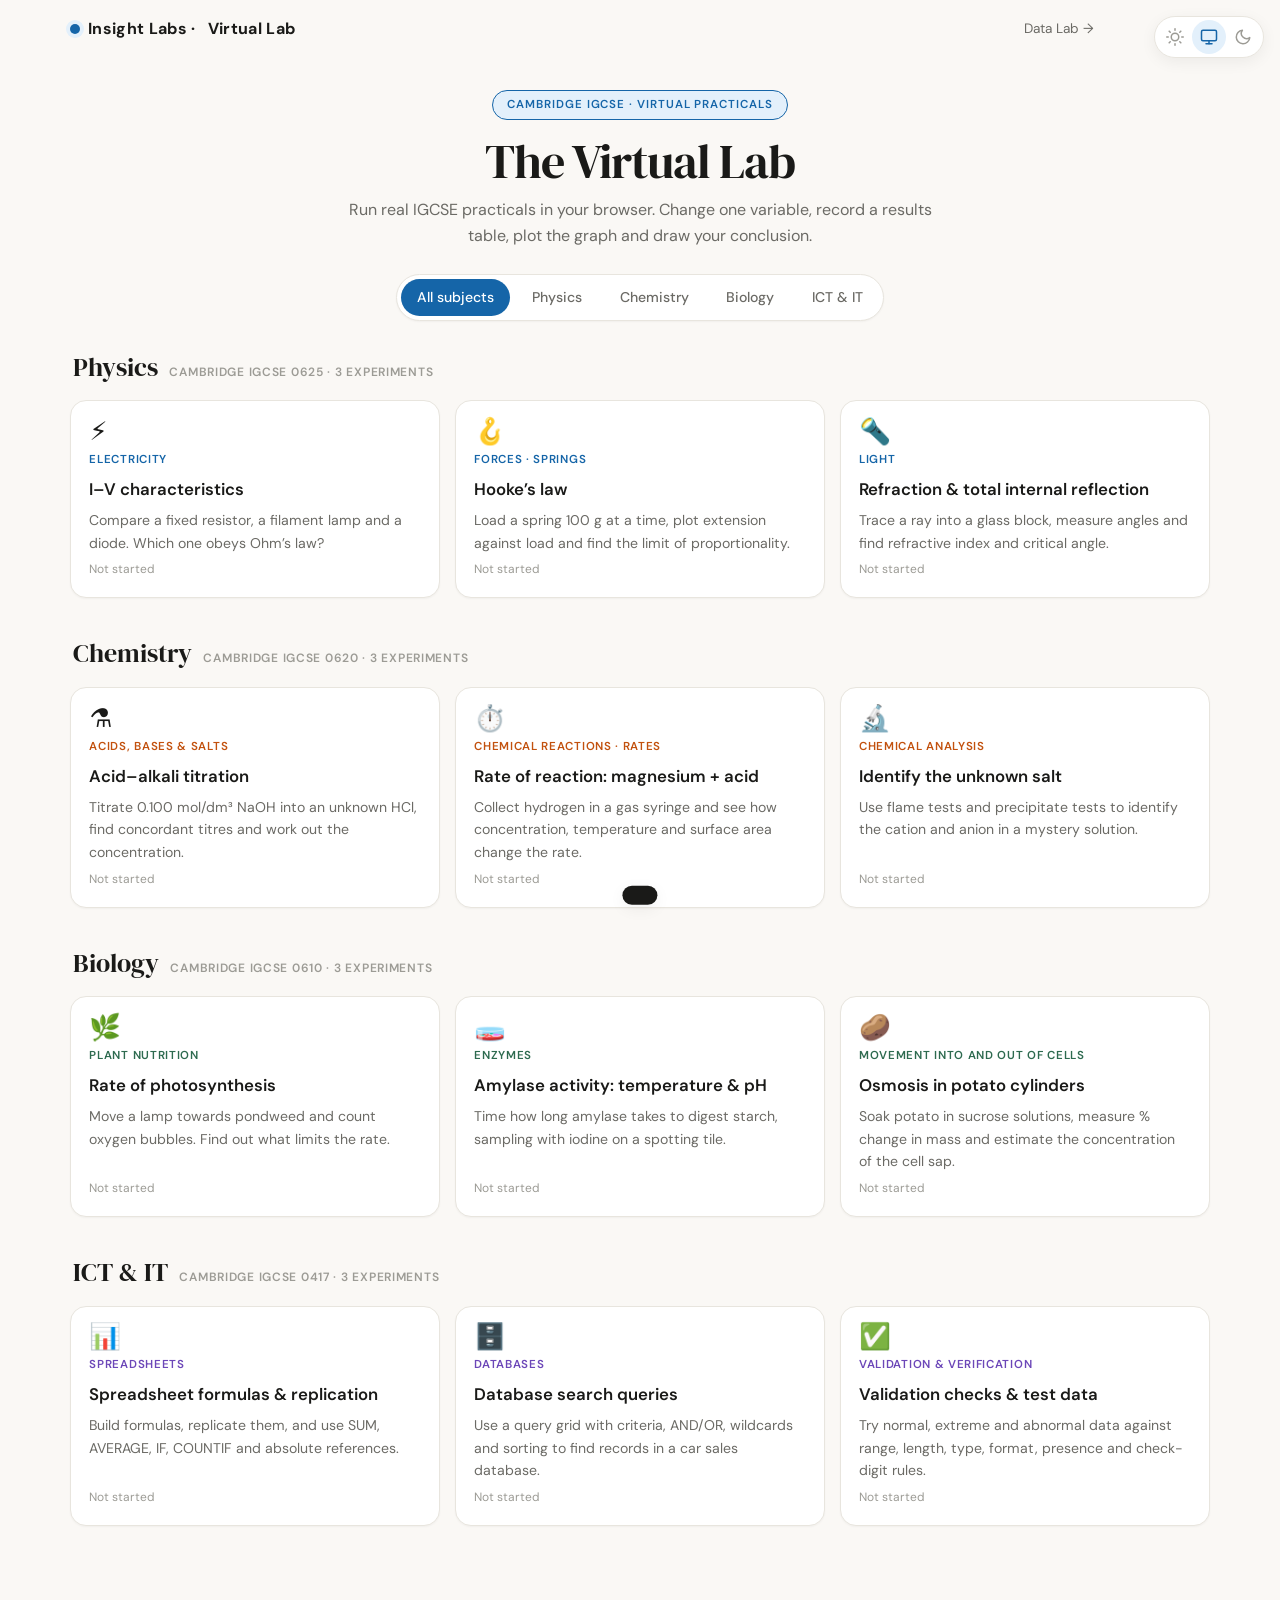
==== virtual-lab/index.html @ 5dd6c9f7 "Add IGCSE Virtual Lab for Physics, Chemistry, Biology and ICT Twelve interactive practicals with res" ====
<!DOCTYPE html>
<html lang="en" data-theme="ocean" data-mode="auto">
<!--
╔══════════════════════════════════════════════════════════╗
║  VIRTUAL LAB · Cambridge IGCSE                           ║
║  ICT (0417) · Chemistry (0620) · Biology (0610) ·        ║
║  Physics (0625)                                          ║
║                                                          ║
║  core.js     router, results tables, graphs, storage     ║
║  sims/*.js   one file per subject; each experiment calls ║
║              Lab.register({...}) — add more the same way ║
╚══════════════════════════════════════════════════════════╝
-->
<head>
<meta charset="UTF-8">
<meta name="viewport" content="width=device-width, initial-scale=1.0">
<title>Virtual Lab — IGCSE Sciences &amp; ICT</title>
<meta name="description" content="Interactive IGCSE practicals for Physics, Chemistry, Biology and ICT: run experiments, record results, plot graphs and check your understanding.">
<link rel="icon" href="data:image/svg+xml,<svg xmlns='http://www.w3.org/2000/svg' viewBox='0 0 100 100'><text y='.9em' font-size='90'>🧪</text></svg>">
<link rel="preconnect" href="https://fonts.googleapis.com">
<link rel="preconnect" href="https://fonts.gstatic.com" crossorigin>
<link href="https://fonts.googleapis.com/css2?family=DM+Sans:ital,wght@0,400;0,500;0,600;0,700&family=DM+Serif+Display&display=swap" rel="stylesheet">
<script>
(function(){
  try{
    var m = localStorage.getItem('datalab-mode');
    if (m === 'light' || m === 'dark') document.documentElement.setAttribute('data-mode', m);
  }catch(e){}
})();
</script>
<link rel="stylesheet" href="lab.css">
</head>
<body>

<nav class="mode-toggle" role="group" aria-label="Appearance">
<button onclick="Lab.setMode('light')" id="btn-light" title="Light mode" aria-label="Light mode">
<svg viewBox="0 0 24 24" fill="none" stroke="currentColor" stroke-width="2" stroke-linecap="round" stroke-linejoin="round"><circle cx="12" cy="12" r="5"/><line x1="12" y1="1" x2="12" y2="3"/><line x1="12" y1="21" x2="12" y2="23"/><line x1="4.22" y1="4.22" x2="5.64" y2="5.64"/><line x1="18.36" y1="18.36" x2="19.78" y2="19.78"/><line x1="1" y1="12" x2="3" y2="12"/><line x1="21" y1="12" x2="23" y2="12"/><line x1="4.22" y1="19.78" x2="5.64" y2="18.36"/><line x1="18.36" y1="5.64" x2="19.78" y2="4.22"/></svg>
</button>
<button onclick="Lab.setMode('auto')" id="btn-auto" title="System default" aria-label="System default">
<svg viewBox="0 0 24 24" fill="none" stroke="currentColor" stroke-width="2" stroke-linecap="round" stroke-linejoin="round"><rect x="2" y="3" width="20" height="14" rx="2" ry="2"/><line x1="8" y1="21" x2="16" y2="21"/><line x1="12" y1="17" x2="12" y2="21"/></svg>
</button>
<button onclick="Lab.setMode('dark')" id="btn-dark" title="Dark mode" aria-label="Dark mode">
<svg viewBox="0 0 24 24" fill="none" stroke="currentColor" stroke-width="2" stroke-linecap="round" stroke-linejoin="round"><path d="M21 12.79A9 9 0 1111.21 3 7 7 0 0021 12.79z"/></svg>
</button>
</nav>

<header class="topbar">
  <a class="brand" href="#/"><span class="dot"></span><span class="full">Insight Labs ·&nbsp;</span>Virtual Lab</a>
  <a class="back" href="../index.html">Data Lab →</a>
</header>

<main class="wrap" id="app" role="main"></main>
<div class="toast" id="toast" role="status" aria-live="polite"></div>

<script src="core.js"></script>
<script src="sims/physics.js"></script>
<script src="sims/chemistry.js"></script>
<script src="sims/biology.js"></script>
<script src="sims/ict.js"></script>
<script>Lab.start();</script>
</body>
</html>
---- virtual-lab/lab.css ----
*, *::before, *::after { margin:0; padding:0; box-sizing:border-box; }

/* ═══════ THEME PALETTES (shared with the 9626/0417 study sites) ═══════ */
[data-theme="forest"]{--accent:#2D6A4F;--accent-lt:#E9F5EF;--accent-hv:#1E4D38;--sec:#1D5B9E;--sec-lt:#EAF1F9;--tri:#92650A;--tri-lt:#FEF5E0;--hi:#B04A2E;--hi-lt:#FDF0EC;--accent-dk:#52B788;--accent-lt-dk:#1A2E24;--accent-hv-dk:#74D4A4;--sec-dk:#6AACF0;--sec-lt-dk:#1A2533;--tri-dk:#E8B44A;--tri-lt-dk:#2A2210;--hi-dk:#E8845A;--hi-lt-dk:#2A1A14;}
[data-theme="ocean"]{--accent:#1565A8;--accent-lt:#E3F0FB;--accent-hv:#0D4A7A;--sec:#0E7C6B;--sec-lt:#E0F5F0;--tri:#7C5C1E;--tri-lt:#FDF3DA;--hi:#9E3A5C;--hi-lt:#FBEDF2;--accent-dk:#5CADE8;--accent-lt-dk:#132A3D;--accent-hv-dk:#8CC8F2;--sec-dk:#4ECAB5;--sec-lt-dk:#0F2925;--tri-dk:#E0B44C;--tri-lt-dk:#2A2210;--hi-dk:#E07898;--hi-lt-dk:#2E1520;}
[data-theme="sunset"]{--accent:#C2510E;--accent-lt:#FEF0E5;--accent-hv:#923C09;--sec:#8B6914;--sec-lt:#FDF6E3;--tri:#2D6A4F;--tri-lt:#E9F5EF;--hi:#A03060;--hi-lt:#FCEDF3;--accent-dk:#F09050;--accent-lt-dk:#2E1A0C;--accent-hv-dk:#F4AD78;--sec-dk:#E4C24A;--sec-lt-dk:#2A2210;--tri-dk:#52B788;--tri-lt-dk:#1A2E24;--hi-dk:#E87098;--hi-lt-dk:#2E1520;}
[data-theme="lavender"]{--accent:#6C47B8;--accent-lt:#F0ECFA;--accent-hv:#4E3290;--sec:#B8478B;--sec-lt:#FAEDF5;--tri:#3A7CA5;--tri-lt:#E6F1FA;--hi:#C27020;--hi-lt:#FDF2E4;--accent-dk:#A68AE0;--accent-lt-dk:#201838;--accent-hv-dk:#C4B0F0;--sec-dk:#E07AB5;--sec-lt-dk:#2E152A;--tri-dk:#68B8E0;--tri-lt-dk:#142430;--hi-dk:#E8A050;--hi-lt-dk:#2A1E0E;}
[data-theme="slate"]{--accent:#4A5568;--accent-lt:#EDF0F4;--accent-hv:#2D3748;--sec:#2B6CB0;--sec-lt:#EBF4FF;--tri:#7B6B3A;--tri-lt:#F9F5EA;--hi:#9B4040;--hi-lt:#FAECEC;--accent-dk:#A0AEC0;--accent-lt-dk:#1A1E28;--accent-hv-dk:#CBD5E0;--sec-dk:#63B3ED;--sec-lt-dk:#152033;--tri-dk:#D4B86A;--tri-lt-dk:#282010;--hi-dk:#F08080;--hi-lt-dk:#2A1414;}
[data-theme="rose"]{--accent:#B8365A;--accent-lt:#FCEDF1;--accent-hv:#8C2844;--sec:#7C4DAA;--sec-lt:#F2ECF9;--tri:#2D7E6F;--tri-lt:#E5F5F0;--hi:#B07820;--hi-lt:#FDF4E5;--accent-dk:#F07898;--accent-lt-dk:#2E1520;--accent-hv-dk:#F4A0B8;--sec-dk:#B890E0;--sec-lt-dk:#201838;--tri-dk:#4ECAB5;--tri-lt-dk:#0F2925;--hi-dk:#E8B44A;--hi-lt-dk:#2A2210;}

/* ═══════ LIGHT MODE BASE ═══════ */
:root{
--bg:#FAF8F5;--bg-card:#FFFFFF;--bg-hov:#F3F0EB;
--txt:#1A1A18;--txt2:#6B6A65;--txt3:#9C9B95;
--brd:#E8E5DE;
--sh-sm:0 1px 2px rgba(0,0,0,.04);--sh-md:0 4px 16px rgba(0,0,0,.06);
--r:12px;--rl:16px;
/* code surfaces stay dark in both modes, like a real editor */
--code-bg:#0F1620;--code-brd:#1E2A38;--code-txt:#C9D6E2;
}
/* ═══════ DARK MODE ═══════ */
[data-mode="dark"]{
--bg:#141413;--bg-card:#1E1E1C;--bg-hov:#2A2A27;--txt:#EDECEA;--txt2:#A3A29C;--txt3:#6B6A65;--brd:#2E2E2B;
--sh-sm:0 1px 2px rgba(0,0,0,.2);--sh-md:0 4px 16px rgba(0,0,0,.3);
--accent:var(--accent-dk);--accent-lt:var(--accent-lt-dk);--accent-hv:var(--accent-hv-dk);
--sec:var(--sec-dk);--sec-lt:var(--sec-lt-dk);--tri:var(--tri-dk);--tri-lt:var(--tri-lt-dk);--hi:var(--hi-dk);--hi-lt:var(--hi-lt-dk);
--code-bg:#0B0F16;--code-brd:#1A2330;
}
@media (prefers-color-scheme:dark){[data-mode="auto"]{
--bg:#141413;--bg-card:#1E1E1C;--bg-hov:#2A2A27;--txt:#EDECEA;--txt2:#A3A29C;--txt3:#6B6A65;--brd:#2E2E2B;
--sh-sm:0 1px 2px rgba(0,0,0,.2);--sh-md:0 4px 16px rgba(0,0,0,.3);
--accent:var(--accent-dk);--accent-lt:var(--accent-lt-dk);--accent-hv:var(--accent-hv-dk);
--sec:var(--sec-dk);--sec-lt:var(--sec-lt-dk);--tri:var(--tri-dk);--tri-lt:var(--tri-lt-dk);--hi:var(--hi-dk);--hi-lt:var(--hi-lt-dk);
--code-bg:#0B0F16;--code-brd:#1A2330;
}}

/* ═══════ BASE ═══════ */
body{font-family:'DM Sans',system-ui,sans-serif;background:var(--bg);color:var(--txt);line-height:1.6;min-height:100vh;transition:background .3s,color .3s;}

/* ═══════ MODE TOGGLE ═══════ */
.mode-toggle{position:fixed;top:1rem;right:1rem;z-index:100;display:flex;gap:0;background:var(--bg-card);border:1px solid var(--brd);border-radius:100px;padding:3px;box-shadow:var(--sh-md);transition:all .3s;}
.mode-toggle button{all:unset;width:34px;height:34px;border-radius:50%;display:flex;align-items:center;justify-content:center;cursor:pointer;transition:background .2s;color:var(--txt3);}
.mode-toggle button:hover{background:var(--bg-hov);}
.mode-toggle button.active{background:var(--accent-lt);color:var(--accent);}
.mode-toggle button svg{width:18px;height:18px;}


/* ═══════ VIRTUAL LAB ═══════ */
a{color:var(--accent);}
button{font:inherit;}
.wrap{max-width:1180px;margin:0 auto;padding:0 1.25rem 4rem;}
.topbar{display:flex;align-items:center;gap:.75rem;padding:1rem 1.25rem;max-width:1180px;margin:0 auto;padding-right:8.5rem;}
.brand{font-weight:700;letter-spacing:.02em;color:var(--txt);text-decoration:none;display:flex;align-items:center;gap:.5rem;}
.brand .dot{width:10px;height:10px;border-radius:50%;background:var(--accent);box-shadow:0 0 0 4px var(--accent-lt);}
.topbar .back{margin-left:auto;font-size:.85rem;color:var(--txt2);text-decoration:none;}
.topbar .back:hover{color:var(--accent);}

.hero{text-align:center;padding:2rem 1rem 1.6rem;position:relative;}
.hero-badge{display:inline-block;font-size:.72rem;font-weight:600;letter-spacing:.08em;text-transform:uppercase;color:var(--accent);background:var(--accent-lt);border:1px solid var(--accent);border-radius:100px;padding:.3rem .9rem;margin-bottom:.9rem;}
.hero h1{font-family:'DM Serif Display',Georgia,serif;font-weight:400;font-size:clamp(2rem,5vw,3rem);line-height:1.15;letter-spacing:-.02em;margin-bottom:.5rem;}
.hero p{color:var(--txt2);max-width:620px;margin:0 auto;}

.pillbar{display:flex;flex-wrap:wrap;gap:.35rem;background:var(--bg-card);border:1px solid var(--brd);border-radius:100px;padding:4px;box-shadow:var(--sh-sm);width:max-content;max-width:100%;margin:0 auto 1.6rem;}
.pill{all:unset;cursor:pointer;padding:.45rem 1rem;border-radius:100px;font-size:.88rem;font-weight:500;color:var(--txt2);transition:all .2s;}
.pill:hover{background:var(--bg-hov);color:var(--txt);}
.pill.active{background:var(--accent);color:#fff;}
[data-mode="dark"] .pill.active{color:#111;}
@media (prefers-color-scheme:dark){[data-mode="auto"] .pill.active{color:#111;}}
.pill:focus-visible,.btn:focus-visible{outline:2px solid var(--accent);outline-offset:2px;}

.subject{margin-bottom:2.2rem;}
.subject-head{display:flex;align-items:baseline;gap:.7rem;margin:0 0 .8rem .2rem;flex-wrap:wrap;}
.subject-head h2{font-family:'DM Serif Display',Georgia,serif;font-weight:400;font-size:1.6rem;}
.subject-head .code{font-size:.75rem;font-weight:600;color:var(--txt3);letter-spacing:.06em;text-transform:uppercase;}
.cards{display:grid;grid-template-columns:repeat(auto-fit,minmax(250px,1fr));gap:.9rem;}
.card{display:flex;flex-direction:column;gap:.4rem;padding:1.1rem 1.15rem;background:var(--bg-card);border:1px solid var(--brd);border-radius:var(--rl);box-shadow:var(--sh-sm);text-decoration:none;color:var(--txt);transition:transform .15s,box-shadow .2s,border-color .2s;}
.card:hover{transform:translateY(-2px);box-shadow:var(--sh-md);border-color:var(--accent);}
.card .ico{font-size:1.6rem;line-height:1;}
.card h3{font-size:1.05rem;font-weight:600;}
.card .topic{font-size:.72rem;font-weight:600;letter-spacing:.06em;text-transform:uppercase;color:var(--accent);}
.card p{font-size:.88rem;color:var(--txt2);}
.card .done{margin-top:auto;font-size:.75rem;color:var(--txt3);}
.card[data-s="physics"]{--accent:#1565A8;}
.card[data-s="chemistry"]{--accent:#C2510E;}
.card[data-s="biology"]{--accent:#2D6A4F;}
.card[data-s="ict"]{--accent:#6C47B8;}

/* ═══════ EXPERIMENT PAGE ═══════ */
.exp-head{padding:.6rem 0 1.2rem;}
.crumbs{font-size:.8rem;color:var(--txt3);margin-bottom:.4rem;}
.crumbs a{color:var(--txt2);text-decoration:none;}
.crumbs a:hover{color:var(--accent);}
.exp-head h1{font-family:'DM Serif Display',Georgia,serif;font-weight:400;font-size:clamp(1.7rem,4vw,2.4rem);line-height:1.15;}
.exp-head .aim{color:var(--txt2);margin-top:.35rem;max-width:760px;}
.vars{display:grid;grid-template-columns:repeat(auto-fit,minmax(220px,1fr));gap:.6rem;margin-top:1rem;}
.var{background:var(--bg-card);border:1px solid var(--brd);border-radius:var(--r);padding:.65rem .85rem;font-size:.87rem;}
.var b{display:block;font-size:.68rem;letter-spacing:.08em;text-transform:uppercase;color:var(--txt3);margin-bottom:.15rem;}
.var.iv b{color:var(--accent);} .var.dv b{color:var(--sec);} .var.cv b{color:var(--tri);}

.bench{display:grid;grid-template-columns:300px 1fr;gap:1rem;margin-bottom:1rem;}
.panel{background:var(--bg-card);border:1px solid var(--brd);border-radius:var(--rl);box-shadow:var(--sh-sm);overflow:hidden;min-width:0;}
.panel-head{display:flex;align-items:center;gap:.5rem;padding:.65rem 1rem;border-bottom:1px solid var(--brd);font-size:.75rem;font-weight:600;letter-spacing:.08em;text-transform:uppercase;color:var(--txt2);}
.panel-head .sp{margin-left:auto;display:flex;gap:.4rem;align-items:center;text-transform:none;letter-spacing:0;font-weight:500;}
.panel-body{padding:1rem;}
.stage{position:relative;min-height:340px;display:flex;align-items:center;justify-content:center;background:var(--bg);}
.stage svg{width:100%;height:auto;display:block;max-height:520px;}
.readout{display:flex;flex-wrap:wrap;gap:.5rem;padding:.75rem 1rem;border-top:1px solid var(--brd);font-size:.85rem;}
.readout:empty{display:none;}
.meter{background:var(--bg);border:1px solid var(--brd);border-radius:8px;padding:.3rem .65rem;font-variant-numeric:tabular-nums;}
.meter b{color:var(--txt3);font-weight:500;font-size:.75rem;margin-right:.3rem;}
.meter.warn{border-color:var(--hi);color:var(--hi);}
.meter.good{border-color:var(--sec);color:var(--sec);}

.ctl{margin-bottom:1rem;}
.ctl:last-child{margin-bottom:0;}
.ctl label,.ctl .lbl{display:flex;justify-content:space-between;font-size:.82rem;font-weight:600;margin-bottom:.35rem;color:var(--txt);}
.ctl label output,.ctl .lbl output{font-weight:500;color:var(--accent);font-variant-numeric:tabular-nums;}
.ctl input[type=range]{width:100%;accent-color:var(--accent);}
.ctl select,.ctl input[type=text],.ctl input[type=number],.inp{width:100%;font:inherit;font-size:.88rem;padding:.45rem .6rem;border-radius:8px;border:1px solid var(--brd);background:var(--bg);color:var(--txt);}
.ctl .hint{font-size:.76rem;color:var(--txt3);margin-top:.3rem;}
.seg{display:flex;flex-wrap:wrap;gap:.3rem;}
.seg button{all:unset;cursor:pointer;flex:1 1 auto;text-align:center;font-size:.8rem;padding:.4rem .5rem;border-radius:8px;border:1px solid var(--brd);color:var(--txt2);}
.seg button.on{border-color:var(--accent);background:var(--accent-lt);color:var(--accent);font-weight:600;}
.btns{display:flex;flex-wrap:wrap;gap:.4rem;}
.btn{all:unset;cursor:pointer;display:inline-flex;align-items:center;gap:.35rem;font-size:.84rem;font-weight:600;padding:.5rem .9rem;border-radius:100px;border:1px solid var(--brd);color:var(--txt);background:var(--bg-card);transition:all .15s;}
.btn:hover{border-color:var(--accent);color:var(--accent);}
.btn.primary{background:var(--accent);border-color:var(--accent);color:#fff;}
.btn.primary:hover{background:var(--accent-hv);color:#fff;}
[data-mode="dark"] .btn.primary{color:#111;}
@media (prefers-color-scheme:dark){[data-mode="auto"] .btn.primary{color:#111;}}
.btn.small{font-size:.76rem;padding:.3rem .65rem;}
.btn[disabled]{opacity:.45;pointer-events:none;}
.btn.block{display:flex;justify-content:center;width:100%;}

.results{display:grid;grid-template-columns:minmax(0,1fr) minmax(0,1.25fr);gap:1rem;margin-bottom:1rem;}
.results.solo{grid-template-columns:1fr;}
.tbl-wrap{overflow:auto;max-height:360px;}
table.rt{width:100%;border-collapse:collapse;font-size:.85rem;font-variant-numeric:tabular-nums;}
table.rt th{position:sticky;top:0;background:var(--bg-card);text-align:left;font-weight:600;font-size:.75rem;color:var(--txt2);padding:.5rem .7rem;border-bottom:1px solid var(--brd);}
table.rt td{padding:.42rem .7rem;vertical-align:top;border-bottom:1px solid var(--brd);}
table.rt tr:last-child td{border-bottom:none;}
table.rt td.x{width:1%;text-align:right;}
table.rt td.x button{all:unset;cursor:pointer;color:var(--txt3);padding:0 .3rem;}
table.rt td.x button:hover{color:var(--hi);}
.empty{padding:1.5rem 1rem;text-align:center;color:var(--txt3);font-size:.86rem;}
.swatch{display:inline-block;flex:none;width:.7rem;height:.7rem;border-radius:3px;margin-right:.35rem;vertical-align:-1px;}
.graph-canvas{width:100%;height:330px;display:block;}
.graph-tools{display:flex;flex-wrap:wrap;gap:.4rem;align-items:center;}
.graph-tools select{font:inherit;font-size:.78rem;padding:.2rem .4rem;border-radius:6px;border:1px solid var(--brd);background:var(--bg);color:var(--txt);}
.fit-info{padding:.5rem 1rem .8rem;font-size:.8rem;color:var(--txt2);}
.fit-info div{margin-top:.15rem;}

.qs{margin-bottom:1rem;}
.q{border-bottom:1px solid var(--brd);padding:.8rem 1rem;}
.q:last-child{border-bottom:none;}
.q p{font-size:.92rem;}
.q details{margin-top:.4rem;font-size:.86rem;color:var(--txt2);}
.q summary{cursor:pointer;color:var(--accent);font-weight:600;font-size:.8rem;}
.q details[open] summary{margin-bottom:.3rem;}

.note{font-size:.84rem;padding:.6rem .8rem;border-radius:10px;background:var(--accent-lt);color:var(--txt);border:1px solid var(--brd);}
.note.ok{background:var(--sec-lt);border-color:var(--sec);}
.note.bad{background:var(--hi-lt);border-color:var(--hi);}
.toast{position:fixed;left:50%;bottom:1.5rem;transform:translateX(-50%) translateY(150%);background:var(--txt);color:var(--bg);padding:.6rem 1.1rem;border-radius:100px;font-size:.86rem;box-shadow:var(--sh-md);transition:transform .25s;z-index:200;max-width:calc(100vw - 2rem);}
.toast.show{transform:translateX(-50%) translateY(0);}

/* stage helpers shared by experiments */
.stage .ink{fill:none;stroke:var(--txt);stroke-width:2;}
.stage .ink2{fill:none;stroke:var(--txt2);stroke-width:1.5;}
.stage .lbl{fill:var(--txt2);font-size:12px;font-family:'DM Sans',sans-serif;}
.stage .lblb{fill:var(--txt);font-size:13px;font-weight:600;font-family:'DM Sans',sans-serif;}
.stage .glass{fill:var(--bg-card);fill-opacity:.55;stroke:var(--txt2);stroke-width:1.6;}

/* spreadsheet / database (ICT) */
.sheet{border-collapse:collapse;font-size:.84rem;font-variant-numeric:tabular-nums;width:100%;}
.sheet th{background:var(--bg-hov);color:var(--txt2);font-weight:600;font-size:.74rem;padding:.3rem .4rem;border:1px solid var(--brd);text-align:center;}
.sheet td{border:1px solid var(--brd);padding:0;min-width:80px;height:28px;background:var(--bg-card);}
.sheet td div{padding:.25rem .45rem;white-space:nowrap;overflow:hidden;text-overflow:ellipsis;max-width:160px;cursor:cell;}
.sheet td.num div{text-align:right;}
.sheet td.sel{outline:2px solid var(--accent);outline-offset:-2px;}
.sheet td.err div{color:var(--hi);}
.fbar{display:flex;gap:.4rem;align-items:center;margin-bottom:.6rem;}
.fbar .ref{min-width:3.2rem;text-align:center;font-weight:600;font-size:.85rem;padding:.42rem .5rem;border:1px solid var(--brd);border-radius:8px;background:var(--bg);}
.fbar input{flex:1;font-family:ui-monospace,Menlo,Consolas,monospace;}
.task-list{list-style:none;font-size:.86rem;}
.task-list li{display:flex;gap:.55rem;padding:.5rem 0;border-bottom:1px solid var(--brd);}
.task-list li:last-child{border-bottom:none;}
.task-list .tick{flex:none;width:1.25rem;height:1.25rem;border-radius:50%;border:1.5px solid var(--brd);display:flex;align-items:center;justify-content:center;font-size:.72rem;}
.task-list li.done .tick{background:var(--sec);border-color:var(--sec);color:#fff;}
.task-list li.done span.t{color:var(--txt2);}
.qgrid{border-collapse:collapse;font-size:.8rem;width:100%;}
.qgrid th{text-align:left;color:var(--txt3);font-weight:600;font-size:.7rem;text-transform:uppercase;letter-spacing:.06em;padding:.3rem .4rem;white-space:nowrap;}
.qgrid td{padding:.2rem .25rem;border-top:1px solid var(--brd);}
.qgrid td:first-child{font-weight:600;white-space:nowrap;padding-right:.6rem;}
.qgrid input[type=text],.qgrid select{width:100%;min-width:72px;font:inherit;font-size:.8rem;padding:.3rem .4rem;border-radius:6px;border:1px solid var(--brd);background:var(--bg);color:var(--txt);}
.mono{font-family:ui-monospace,Menlo,Consolas,monospace;}

@media (max-width:860px){
  .bench,.results{grid-template-columns:1fr;}
  .topbar{padding-right:8rem;}
}
@media (max-width:520px){
  .wrap{padding:0 1rem 3rem;}
  .topbar{padding:1rem;padding-right:7.5rem;}
  .stage{min-height:260px;}
  .brand .full{display:none;}
  .panel-head{flex-wrap:wrap;}
  .graph-canvas{height:260px;}
}
.bench.wide{grid-template-columns:minmax(0,1fr) 320px;}
.bench.wide>.panel:first-child{order:2;}
.stage.plain{display:block;padding:1rem;background:var(--bg-card);overflow:auto;min-height:0;}
.graph-tools label{font-size:.72rem;color:var(--txt3);display:flex;align-items:center;gap:.25rem;}
@media (max-width:860px){ .bench.wide{grid-template-columns:1fr;} .bench.wide>.panel:first-child{order:0;} }
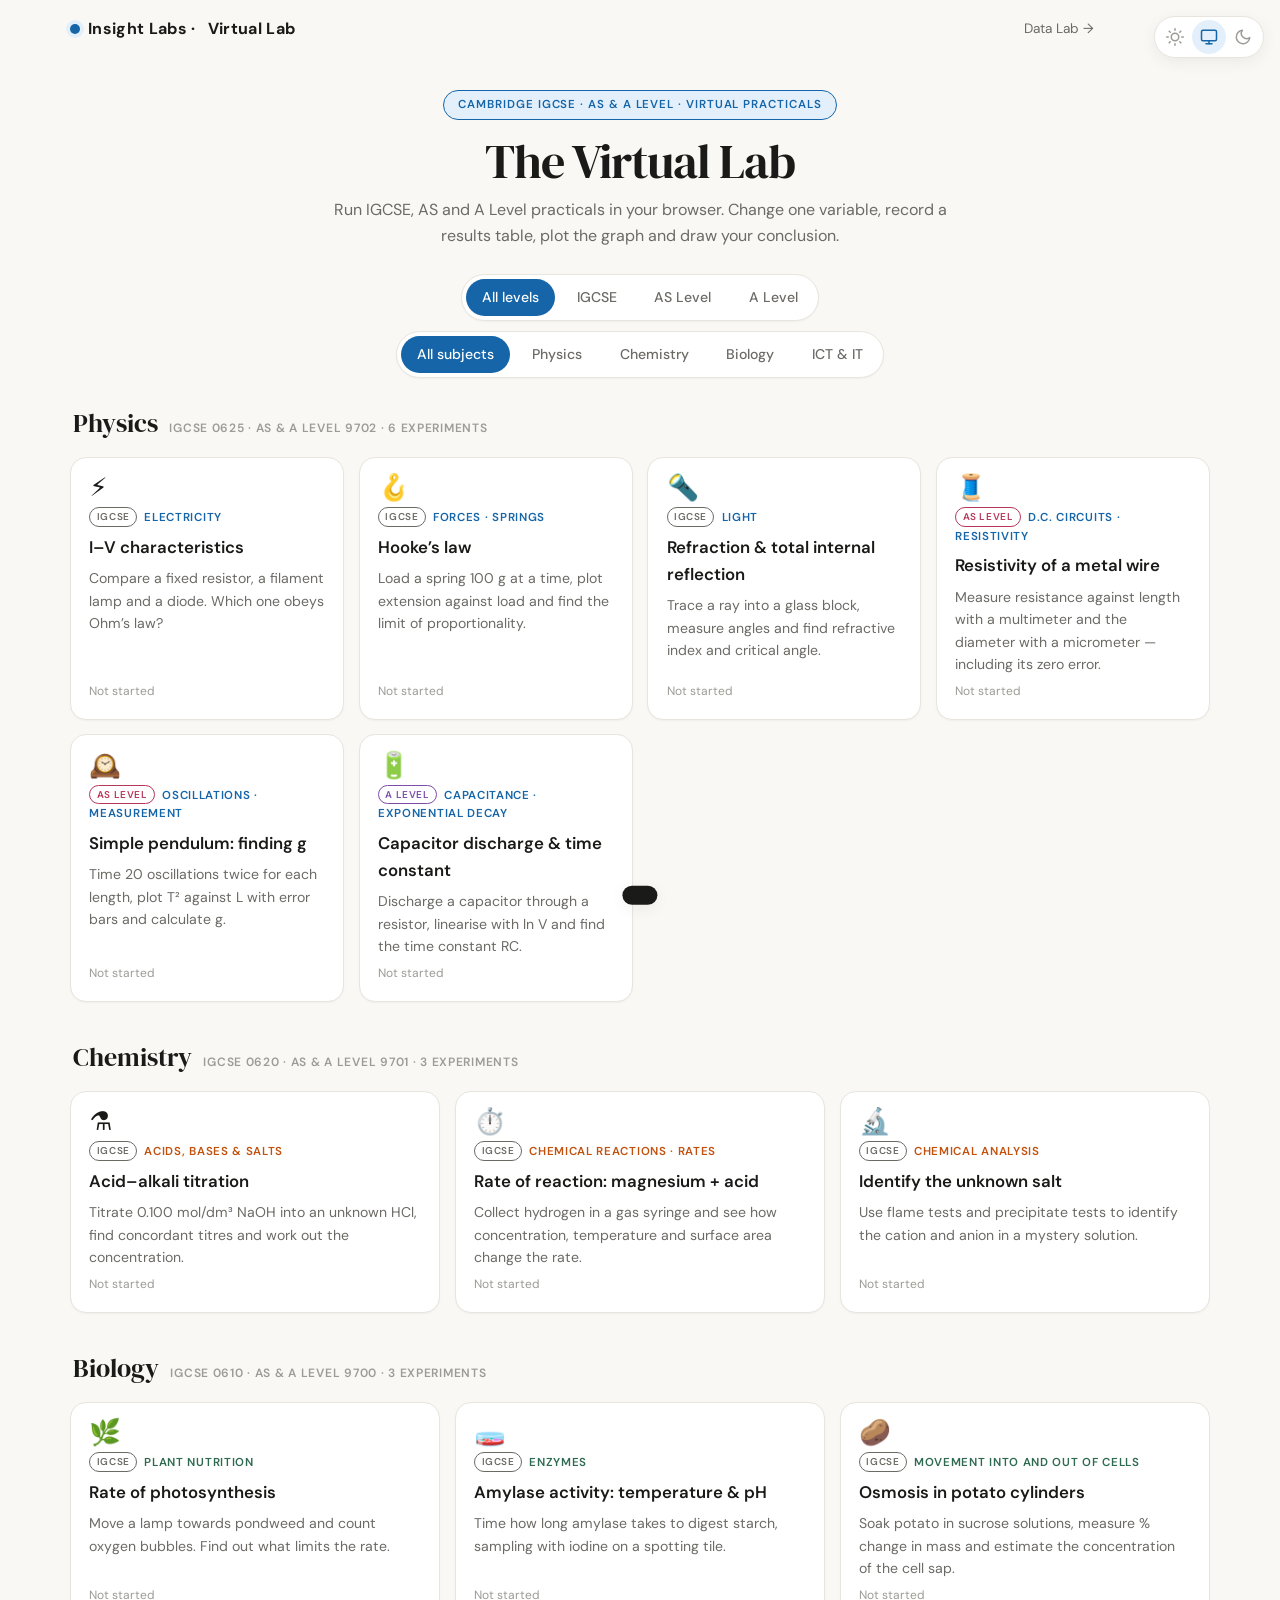
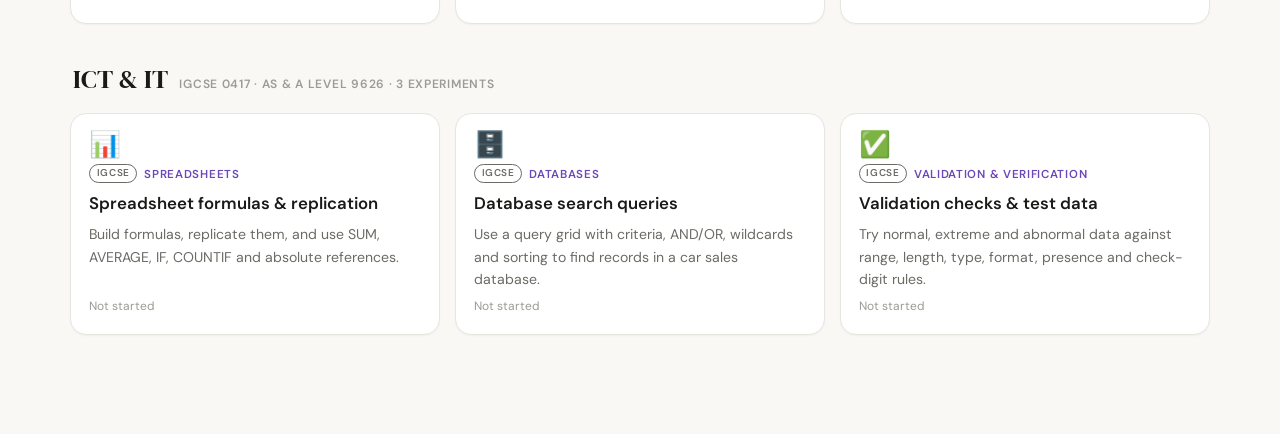
==== commit 51b884ea: "Add AS & A Level support and three advanced Physics practicals - Level filter (IGCSE / AS Level / A " ====
--- a/virtual-lab/index.html
+++ b/virtual-lab/index.html
@@ -2,7 +2,7 @@
 <html lang="en" data-theme="ocean" data-mode="auto">
 <!--
 ╔══════════════════════════════════════════════════════════╗
-║  VIRTUAL LAB · Cambridge IGCSE                           ║
+║  VIRTUAL LAB · Cambridge IGCSE, AS & A Level             ║
 ║  ICT (0417) · Chemistry (0620) · Biology (0610) ·        ║
 ║  Physics (0625)                                          ║
 ║                                                          ║
@@ -14,7 +14,7 @@
 <head>
 <meta charset="UTF-8">
 <meta name="viewport" content="width=device-width, initial-scale=1.0">
-<title>Virtual Lab — IGCSE Sciences &amp; ICT</title>
+<title>Virtual Lab — IGCSE, AS &amp; A Level</title>
 <meta name="description" content="Interactive IGCSE practicals for Physics, Chemistry, Biology and ICT: run experiments, record results, plot graphs and check your understanding.">
 <link rel="icon" href="data:image/svg+xml,<svg xmlns='http://www.w3.org/2000/svg' viewBox='0 0 100 100'><text y='.9em' font-size='90'>🧪</text></svg>">
 <link rel="preconnect" href="https://fonts.googleapis.com">
@@ -54,6 +54,7 @@
 
 <script src="core.js"></script>
 <script src="sims/physics.js"></script>
+<script src="sims/physics-advanced.js"></script>
 <script src="sims/chemistry.js"></script>
 <script src="sims/biology.js"></script>
 <script src="sims/ict.js"></script>
--- a/virtual-lab/lab.css
+++ b/virtual-lab/lab.css
@@ -212,3 +212,7 @@
 .stage.plain{display:block;padding:1rem;background:var(--bg-card);overflow:auto;min-height:0;}
 .graph-tools label{font-size:.72rem;color:var(--txt3);display:flex;align-items:center;gap:.25rem;}
 @media (max-width:860px){ .bench.wide{grid-template-columns:1fr;} .bench.wide>.panel:first-child{order:0;} }
+.lvl{display:inline-block;font-size:.62rem;letter-spacing:.06em;padding:.05rem .4rem;border-radius:100px;margin-right:.45rem;border:1px solid currentColor;vertical-align:1px;}
+.lvl-igcse{color:var(--txt2);} .lvl-as{color:#B8365A;} .lvl-a{color:#7C4DAA;}
+[data-mode="dark"] .lvl-as{color:#F07898;} [data-mode="dark"] .lvl-a{color:#B890E0;}
+@media (prefers-color-scheme:dark){[data-mode="auto"] .lvl-as{color:#F07898;}[data-mode="auto"] .lvl-a{color:#B890E0;}}
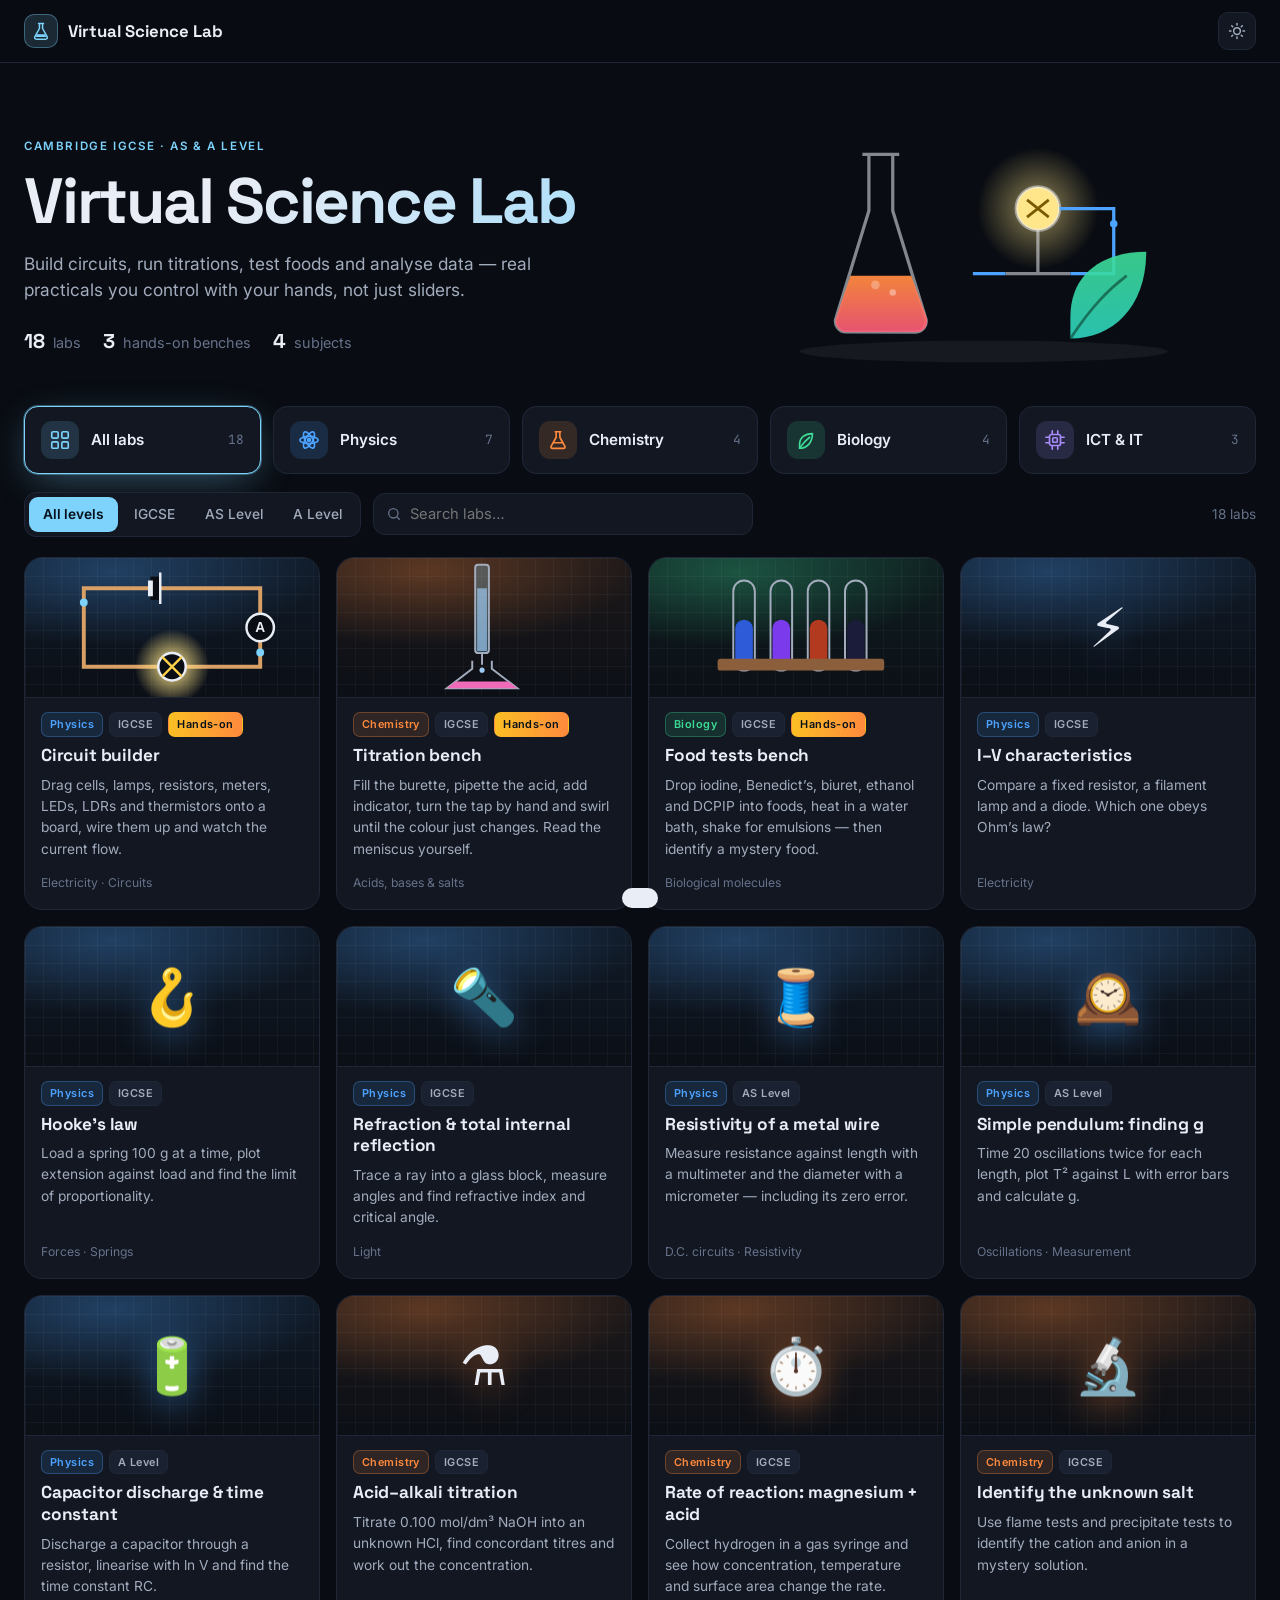
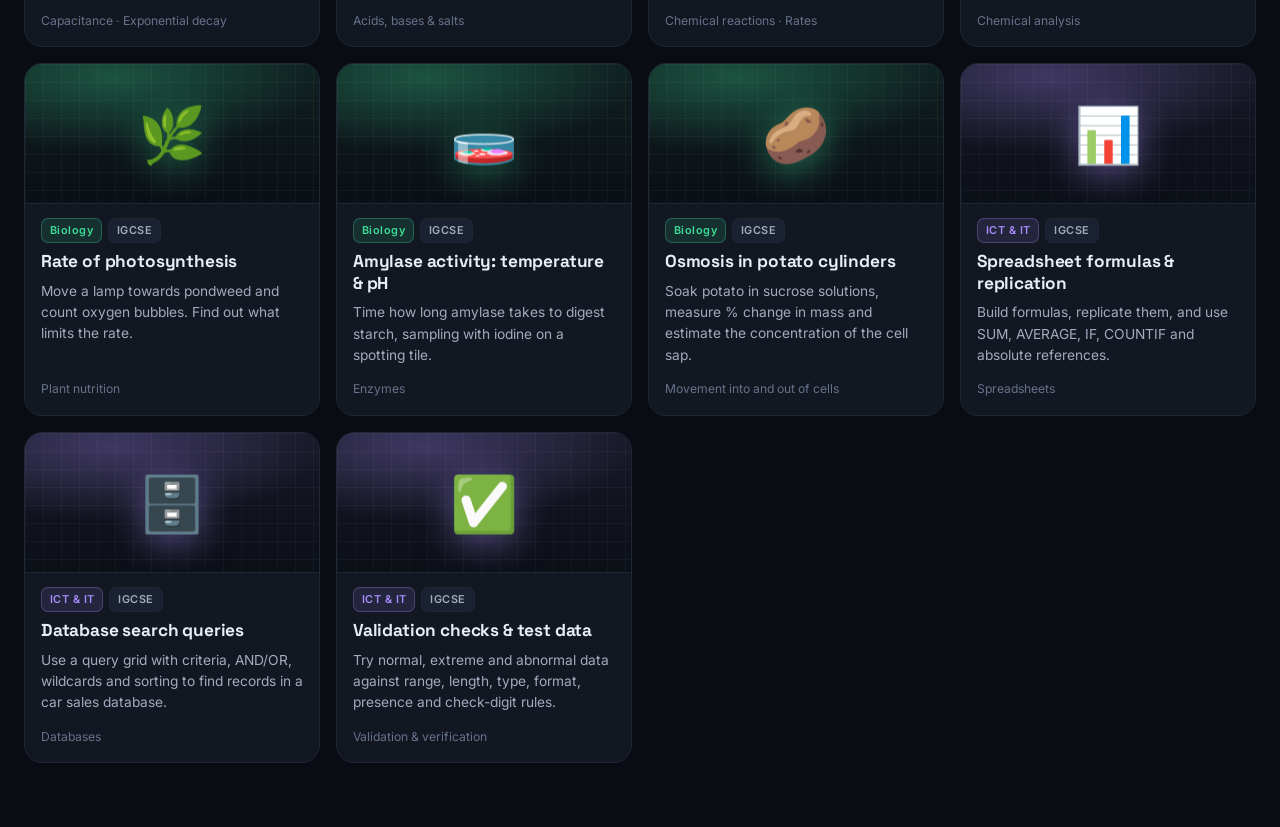
==== commit 4d5aa2ad: "Redesign the Virtual Lab and add hands-on benches - New look: dark-first design with its own type an" ====
--- a/virtual-lab/index.html
+++ b/virtual-lab/index.html
@@ -1,58 +1,46 @@
 <!DOCTYPE html>
-<html lang="en" data-theme="ocean" data-mode="auto">
+<html lang="en" data-mode="dark" data-subject="all">
 <!--
-╔══════════════════════════════════════════════════════════╗
-║  VIRTUAL LAB · Cambridge IGCSE, AS & A Level             ║
-║  ICT (0417) · Chemistry (0620) · Biology (0610) ·        ║
-║  Physics (0625)                                          ║
-║                                                          ║
-║  core.js     router, results tables, graphs, storage     ║
-║  sims/*.js   one file per subject; each experiment calls ║
-║              Lab.register({...}) — add more the same way ║
-╚══════════════════════════════════════════════════════════╝
+  VIRTUAL SCIENCE LAB · Cambridge IGCSE, AS & A Level
+  core.js     router, hub, notebook (results table + graph), helpers
+  sims/*.js   experiments; each one calls Lab.register({...})
 -->
 <head>
 <meta charset="UTF-8">
 <meta name="viewport" content="width=device-width, initial-scale=1.0">
-<title>Virtual Lab — IGCSE, AS &amp; A Level</title>
-<meta name="description" content="Interactive IGCSE practicals for Physics, Chemistry, Biology and ICT: run experiments, record results, plot graphs and check your understanding.">
+<title>Virtual Science Lab — IGCSE, AS &amp; A Level</title>
+<meta name="description" content="Hands-on virtual practicals for Cambridge IGCSE, AS and A Level Physics, Chemistry, Biology and ICT: build circuits, run titrations, test foods, record results and plot graphs.">
 <link rel="icon" href="data:image/svg+xml,<svg xmlns='http://www.w3.org/2000/svg' viewBox='0 0 100 100'><text y='.9em' font-size='90'>🧪</text></svg>">
 <link rel="preconnect" href="https://fonts.googleapis.com">
 <link rel="preconnect" href="https://fonts.gstatic.com" crossorigin>
-<link href="https://fonts.googleapis.com/css2?family=DM+Sans:ital,wght@0,400;0,500;0,600;0,700&family=DM+Serif+Display&display=swap" rel="stylesheet">
+<link href="https://fonts.googleapis.com/css2?family=Inter:wght@400;500;600;700&family=Space+Grotesk:wght@500;600;700&family=JetBrains+Mono:wght@500;600&display=swap" rel="stylesheet">
 <script>
 (function(){
-  try{
-    var m = localStorage.getItem('datalab-mode');
-    if (m === 'light' || m === 'dark') document.documentElement.setAttribute('data-mode', m);
-  }catch(e){}
+  try{ var m = localStorage.getItem('vlab-mode'); if (m === 'light' || m === 'dark') document.documentElement.setAttribute('data-mode', m); }catch(e){}
 })();
 </script>
 <link rel="stylesheet" href="lab.css">
 </head>
-<body>
+<body class="on-hub">
 
-<nav class="mode-toggle" role="group" aria-label="Appearance">
-<button onclick="Lab.setMode('light')" id="btn-light" title="Light mode" aria-label="Light mode">
-<svg viewBox="0 0 24 24" fill="none" stroke="currentColor" stroke-width="2" stroke-linecap="round" stroke-linejoin="round"><circle cx="12" cy="12" r="5"/><line x1="12" y1="1" x2="12" y2="3"/><line x1="12" y1="21" x2="12" y2="23"/><line x1="4.22" y1="4.22" x2="5.64" y2="5.64"/><line x1="18.36" y1="18.36" x2="19.78" y2="19.78"/><line x1="1" y1="12" x2="3" y2="12"/><line x1="21" y1="12" x2="23" y2="12"/><line x1="4.22" y1="19.78" x2="5.64" y2="18.36"/><line x1="18.36" y1="5.64" x2="19.78" y2="4.22"/></svg>
-</button>
-<button onclick="Lab.setMode('auto')" id="btn-auto" title="System default" aria-label="System default">
-<svg viewBox="0 0 24 24" fill="none" stroke="currentColor" stroke-width="2" stroke-linecap="round" stroke-linejoin="round"><rect x="2" y="3" width="20" height="14" rx="2" ry="2"/><line x1="8" y1="21" x2="16" y2="21"/><line x1="12" y1="17" x2="12" y2="21"/></svg>
-</button>
-<button onclick="Lab.setMode('dark')" id="btn-dark" title="Dark mode" aria-label="Dark mode">
-<svg viewBox="0 0 24 24" fill="none" stroke="currentColor" stroke-width="2" stroke-linecap="round" stroke-linejoin="round"><path d="M21 12.79A9 9 0 1111.21 3 7 7 0 0021 12.79z"/></svg>
-</button>
-</nav>
-
-<header class="topbar">
-  <a class="brand" href="#/"><span class="dot"></span><span class="full">Insight Labs ·&nbsp;</span>Virtual Lab</a>
-  <a class="back" href="../index.html">Data Lab →</a>
+<header class="nav">
+  <a class="brand" href="#/">
+    <span class="logo" aria-hidden="true"><svg viewBox="0 0 32 32"><path d="M12 4h8M13.5 4v8L6 25.5A2.5 2.5 0 0 0 8.2 29h15.6a2.5 2.5 0 0 0 2.2-3.5L18.5 12V4" fill="none" stroke="currentColor" stroke-width="2.4" stroke-linecap="round" stroke-linejoin="round"/><path d="M9.5 21h13l2 4.5H7.5z" fill="currentColor"/></svg></span>
+    <span>Virtual Science Lab</span>
+  </a>
+  <button class="mode-btn" type="button" id="mode-btn" onclick="Lab.toggleMode()" aria-label="Switch light or dark mode" title="Light / dark">
+    <svg class="i-sun" viewBox="0 0 24 24" fill="none" stroke="currentColor" stroke-width="2" stroke-linecap="round"><circle cx="12" cy="12" r="4.5"/><path d="M12 2v2M12 20v2M4.9 4.9l1.4 1.4M17.7 17.7l1.4 1.4M2 12h2M20 12h2M4.9 19.1l1.4-1.4M17.7 6.3l1.4-1.4"/></svg>
+    <svg class="i-moon" viewBox="0 0 24 24" fill="none" stroke="currentColor" stroke-width="2" stroke-linecap="round" stroke-linejoin="round"><path d="M21 12.8A9 9 0 1 1 11.2 3a7 7 0 0 0 9.8 9.8z"/></svg>
+  </button>
 </header>
 
 <main class="wrap" id="app" role="main"></main>
 <div class="toast" id="toast" role="status" aria-live="polite"></div>
 
 <script src="core.js"></script>
+<script src="sims/circuit-builder.js"></script>
+<script src="sims/titration-bench.js"></script>
+<script src="sims/food-tests.js"></script>
 <script src="sims/physics.js"></script>
 <script src="sims/physics-advanced.js"></script>
 <script src="sims/chemistry.js"></script>
--- a/virtual-lab/lab.css
+++ b/virtual-lab/lab.css
@@ -1,218 +1,280 @@
-*, *::before, *::after { margin:0; padding:0; box-sizing:border-box; }
-
-/* ═══════ THEME PALETTES (shared with the 9626/0417 study sites) ═══════ */
-[data-theme="forest"]{--accent:#2D6A4F;--accent-lt:#E9F5EF;--accent-hv:#1E4D38;--sec:#1D5B9E;--sec-lt:#EAF1F9;--tri:#92650A;--tri-lt:#FEF5E0;--hi:#B04A2E;--hi-lt:#FDF0EC;--accent-dk:#52B788;--accent-lt-dk:#1A2E24;--accent-hv-dk:#74D4A4;--sec-dk:#6AACF0;--sec-lt-dk:#1A2533;--tri-dk:#E8B44A;--tri-lt-dk:#2A2210;--hi-dk:#E8845A;--hi-lt-dk:#2A1A14;}
-[data-theme="ocean"]{--accent:#1565A8;--accent-lt:#E3F0FB;--accent-hv:#0D4A7A;--sec:#0E7C6B;--sec-lt:#E0F5F0;--tri:#7C5C1E;--tri-lt:#FDF3DA;--hi:#9E3A5C;--hi-lt:#FBEDF2;--accent-dk:#5CADE8;--accent-lt-dk:#132A3D;--accent-hv-dk:#8CC8F2;--sec-dk:#4ECAB5;--sec-lt-dk:#0F2925;--tri-dk:#E0B44C;--tri-lt-dk:#2A2210;--hi-dk:#E07898;--hi-lt-dk:#2E1520;}
-[data-theme="sunset"]{--accent:#C2510E;--accent-lt:#FEF0E5;--accent-hv:#923C09;--sec:#8B6914;--sec-lt:#FDF6E3;--tri:#2D6A4F;--tri-lt:#E9F5EF;--hi:#A03060;--hi-lt:#FCEDF3;--accent-dk:#F09050;--accent-lt-dk:#2E1A0C;--accent-hv-dk:#F4AD78;--sec-dk:#E4C24A;--sec-lt-dk:#2A2210;--tri-dk:#52B788;--tri-lt-dk:#1A2E24;--hi-dk:#E87098;--hi-lt-dk:#2E1520;}
-[data-theme="lavender"]{--accent:#6C47B8;--accent-lt:#F0ECFA;--accent-hv:#4E3290;--sec:#B8478B;--sec-lt:#FAEDF5;--tri:#3A7CA5;--tri-lt:#E6F1FA;--hi:#C27020;--hi-lt:#FDF2E4;--accent-dk:#A68AE0;--accent-lt-dk:#201838;--accent-hv-dk:#C4B0F0;--sec-dk:#E07AB5;--sec-lt-dk:#2E152A;--tri-dk:#68B8E0;--tri-lt-dk:#142430;--hi-dk:#E8A050;--hi-lt-dk:#2A1E0E;}
-[data-theme="slate"]{--accent:#4A5568;--accent-lt:#EDF0F4;--accent-hv:#2D3748;--sec:#2B6CB0;--sec-lt:#EBF4FF;--tri:#7B6B3A;--tri-lt:#F9F5EA;--hi:#9B4040;--hi-lt:#FAECEC;--accent-dk:#A0AEC0;--accent-lt-dk:#1A1E28;--accent-hv-dk:#CBD5E0;--sec-dk:#63B3ED;--sec-lt-dk:#152033;--tri-dk:#D4B86A;--tri-lt-dk:#282010;--hi-dk:#F08080;--hi-lt-dk:#2A1414;}
-[data-theme="rose"]{--accent:#B8365A;--accent-lt:#FCEDF1;--accent-hv:#8C2844;--sec:#7C4DAA;--sec-lt:#F2ECF9;--tri:#2D7E6F;--tri-lt:#E5F5F0;--hi:#B07820;--hi-lt:#FDF4E5;--accent-dk:#F07898;--accent-lt-dk:#2E1520;--accent-hv-dk:#F4A0B8;--sec-dk:#B890E0;--sec-lt-dk:#201838;--tri-dk:#4ECAB5;--tri-lt-dk:#0F2925;--hi-dk:#E8B44A;--hi-lt-dk:#2A2210;}
-
-/* ═══════ LIGHT MODE BASE ═══════ */
+/* ═══════════════════════════════════════════════════════════
+   VIRTUAL SCIENCE LAB — design tokens
+   Dark by default; light via [data-mode="light"].
+   Each subject sets its own accent through [data-subject].
+═══════════════════════════════════════════════════════════ */
+*,*::before,*::after{margin:0;padding:0;box-sizing:border-box;}
+:root,[data-mode="dark"]{
+  --bg:#090C12; --bg2:#0E121A; --bg-card:#121722; --bg-hov:#1A2130; --bg-inset:#0B0F16;
+  --txt:#E9EDF5; --txt2:#A2ACBD; --txt3:#66728A; --brd:#1F2736; --brd2:#2C3647;
+  --accent:#7DD3FC; --sec:#2DD4BF; --hi:#FF5C7A; --tri:#FBBF24;
+  --glow:0 0 0 1px color-mix(in srgb,var(--accent) 35%,transparent),0 10px 40px -10px color-mix(in srgb,var(--accent) 45%,transparent);
+  --sh-sm:0 1px 2px rgba(0,0,0,.4); --sh-md:0 12px 32px -12px rgba(0,0,0,.6);
+  --r:12px; --rl:18px;
+  --grid:rgba(255,255,255,.035);
+  color-scheme:dark;
+}
+[data-mode="light"]{
+  --bg:#F3F5F9; --bg2:#E9EDF4; --bg-card:#FFFFFF; --bg-hov:#EEF1F6; --bg-inset:#F6F8FB;
+  --txt:#0E1420; --txt2:#4B5568; --txt3:#8A93A6; --brd:#E0E5ED; --brd2:#CDD4DF;
+  --accent:#0B7FB5; --sec:#0E9F8E; --hi:#E0335A; --tri:#B97F00;
+  --sh-sm:0 1px 2px rgba(15,25,40,.06); --sh-md:0 14px 34px -14px rgba(15,25,40,.25);
+  --grid:rgba(10,20,40,.05);
+  color-scheme:light;
+}
+[data-subject="physics"]{--accent:#4DA3FF;} [data-mode="light"][data-subject="physics"]{--accent:#1D6FE0;}
+[data-subject="chemistry"]{--accent:#FF8A3D;} [data-mode="light"][data-subject="chemistry"]{--accent:#D85A0A;}
+[data-subject="biology"]{--accent:#3DDC97;} [data-mode="light"][data-subject="biology"]{--accent:#0F9A62;}
+[data-subject="ict"]{--accent:#A78BFA;} [data-mode="light"][data-subject="ict"]{--accent:#6D3FD6;}
 :root{
---bg:#FAF8F5;--bg-card:#FFFFFF;--bg-hov:#F3F0EB;
---txt:#1A1A18;--txt2:#6B6A65;--txt3:#9C9B95;
---brd:#E8E5DE;
---sh-sm:0 1px 2px rgba(0,0,0,.04);--sh-md:0 4px 16px rgba(0,0,0,.06);
---r:12px;--rl:16px;
-/* code surfaces stay dark in both modes, like a real editor */
---code-bg:#0F1620;--code-brd:#1E2A38;--code-txt:#C9D6E2;
-}
-/* ═══════ DARK MODE ═══════ */
-[data-mode="dark"]{
---bg:#141413;--bg-card:#1E1E1C;--bg-hov:#2A2A27;--txt:#EDECEA;--txt2:#A3A29C;--txt3:#6B6A65;--brd:#2E2E2B;
---sh-sm:0 1px 2px rgba(0,0,0,.2);--sh-md:0 4px 16px rgba(0,0,0,.3);
---accent:var(--accent-dk);--accent-lt:var(--accent-lt-dk);--accent-hv:var(--accent-hv-dk);
---sec:var(--sec-dk);--sec-lt:var(--sec-lt-dk);--tri:var(--tri-dk);--tri-lt:var(--tri-lt-dk);--hi:var(--hi-dk);--hi-lt:var(--hi-lt-dk);
---code-bg:#0B0F16;--code-brd:#1A2330;
-}
-@media (prefers-color-scheme:dark){[data-mode="auto"]{
---bg:#141413;--bg-card:#1E1E1C;--bg-hov:#2A2A27;--txt:#EDECEA;--txt2:#A3A29C;--txt3:#6B6A65;--brd:#2E2E2B;
---sh-sm:0 1px 2px rgba(0,0,0,.2);--sh-md:0 4px 16px rgba(0,0,0,.3);
---accent:var(--accent-dk);--accent-lt:var(--accent-lt-dk);--accent-hv:var(--accent-hv-dk);
---sec:var(--sec-dk);--sec-lt:var(--sec-lt-dk);--tri:var(--tri-dk);--tri-lt:var(--tri-lt-dk);--hi:var(--hi-dk);--hi-lt:var(--hi-lt-dk);
---code-bg:#0B0F16;--code-brd:#1A2330;
-}}
-
-/* ═══════ BASE ═══════ */
-body{font-family:'DM Sans',system-ui,sans-serif;background:var(--bg);color:var(--txt);line-height:1.6;min-height:100vh;transition:background .3s,color .3s;}
-
-/* ═══════ MODE TOGGLE ═══════ */
-.mode-toggle{position:fixed;top:1rem;right:1rem;z-index:100;display:flex;gap:0;background:var(--bg-card);border:1px solid var(--brd);border-radius:100px;padding:3px;box-shadow:var(--sh-md);transition:all .3s;}
-.mode-toggle button{all:unset;width:34px;height:34px;border-radius:50%;display:flex;align-items:center;justify-content:center;cursor:pointer;transition:background .2s;color:var(--txt3);}
-.mode-toggle button:hover{background:var(--bg-hov);}
-.mode-toggle button.active{background:var(--accent-lt);color:var(--accent);}
-.mode-toggle button svg{width:18px;height:18px;}
-
-
-/* ═══════ VIRTUAL LAB ═══════ */
+  --accent-lt:color-mix(in srgb,var(--accent) 15%,transparent);
+  --accent-hv:color-mix(in srgb,var(--accent) 80%,#fff);
+  --sec-lt:color-mix(in srgb,var(--sec) 15%,transparent);
+  --hi-lt:color-mix(in srgb,var(--hi) 15%,transparent);
+  --tri-lt:color-mix(in srgb,var(--tri) 15%,transparent);
+  --on-accent:#06101C;
+}
+[data-mode="light"]{--on-accent:#fff;}
+[data-mode] *{--accent-lt:color-mix(in srgb,var(--accent) 15%,transparent);--accent-hv:color-mix(in srgb,var(--accent) 80%,#fff);}
+
+body{font-family:'Inter',system-ui,sans-serif;background:var(--bg);color:var(--txt);line-height:1.55;min-height:100vh;-webkit-font-smoothing:antialiased;}
 a{color:var(--accent);}
-button{font:inherit;}
-.wrap{max-width:1180px;margin:0 auto;padding:0 1.25rem 4rem;}
-.topbar{display:flex;align-items:center;gap:.75rem;padding:1rem 1.25rem;max-width:1180px;margin:0 auto;padding-right:8.5rem;}
-.brand{font-weight:700;letter-spacing:.02em;color:var(--txt);text-decoration:none;display:flex;align-items:center;gap:.5rem;}
-.brand .dot{width:10px;height:10px;border-radius:50%;background:var(--accent);box-shadow:0 0 0 4px var(--accent-lt);}
-.topbar .back{margin-left:auto;font-size:.85rem;color:var(--txt2);text-decoration:none;}
-.topbar .back:hover{color:var(--accent);}
-
-.hero{text-align:center;padding:2rem 1rem 1.6rem;position:relative;}
-.hero-badge{display:inline-block;font-size:.72rem;font-weight:600;letter-spacing:.08em;text-transform:uppercase;color:var(--accent);background:var(--accent-lt);border:1px solid var(--accent);border-radius:100px;padding:.3rem .9rem;margin-bottom:.9rem;}
-.hero h1{font-family:'DM Serif Display',Georgia,serif;font-weight:400;font-size:clamp(2rem,5vw,3rem);line-height:1.15;letter-spacing:-.02em;margin-bottom:.5rem;}
-.hero p{color:var(--txt2);max-width:620px;margin:0 auto;}
-
-.pillbar{display:flex;flex-wrap:wrap;gap:.35rem;background:var(--bg-card);border:1px solid var(--brd);border-radius:100px;padding:4px;box-shadow:var(--sh-sm);width:max-content;max-width:100%;margin:0 auto 1.6rem;}
-.pill{all:unset;cursor:pointer;padding:.45rem 1rem;border-radius:100px;font-size:.88rem;font-weight:500;color:var(--txt2);transition:all .2s;}
-.pill:hover{background:var(--bg-hov);color:var(--txt);}
-.pill.active{background:var(--accent);color:#fff;}
-[data-mode="dark"] .pill.active{color:#111;}
-@media (prefers-color-scheme:dark){[data-mode="auto"] .pill.active{color:#111;}}
-.pill:focus-visible,.btn:focus-visible{outline:2px solid var(--accent);outline-offset:2px;}
-
-.subject{margin-bottom:2.2rem;}
-.subject-head{display:flex;align-items:baseline;gap:.7rem;margin:0 0 .8rem .2rem;flex-wrap:wrap;}
-.subject-head h2{font-family:'DM Serif Display',Georgia,serif;font-weight:400;font-size:1.6rem;}
-.subject-head .code{font-size:.75rem;font-weight:600;color:var(--txt3);letter-spacing:.06em;text-transform:uppercase;}
-.cards{display:grid;grid-template-columns:repeat(auto-fit,minmax(250px,1fr));gap:.9rem;}
-.card{display:flex;flex-direction:column;gap:.4rem;padding:1.1rem 1.15rem;background:var(--bg-card);border:1px solid var(--brd);border-radius:var(--rl);box-shadow:var(--sh-sm);text-decoration:none;color:var(--txt);transition:transform .15s,box-shadow .2s,border-color .2s;}
-.card:hover{transform:translateY(-2px);box-shadow:var(--sh-md);border-color:var(--accent);}
-.card .ico{font-size:1.6rem;line-height:1;}
-.card h3{font-size:1.05rem;font-weight:600;}
-.card .topic{font-size:.72rem;font-weight:600;letter-spacing:.06em;text-transform:uppercase;color:var(--accent);}
-.card p{font-size:.88rem;color:var(--txt2);}
-.card .done{margin-top:auto;font-size:.75rem;color:var(--txt3);}
-.card[data-s="physics"]{--accent:#1565A8;}
-.card[data-s="chemistry"]{--accent:#C2510E;}
-.card[data-s="biology"]{--accent:#2D6A4F;}
-.card[data-s="ict"]{--accent:#6C47B8;}
+button,input,select{font:inherit;color:inherit;}
+h1,h2,h3,h4{font-family:'Space Grotesk','Inter',sans-serif;letter-spacing:-.01em;}
+.wrap{max-width:1440px;margin:0 auto;padding:0 24px 64px;}
+:focus-visible{outline:2px solid var(--accent);outline-offset:2px;}
+
+/* ═══════ NAV ═══════ */
+.nav{position:sticky;top:0;z-index:50;display:flex;align-items:center;gap:16px;padding:12px 24px;background:color-mix(in srgb,var(--bg) 82%,transparent);backdrop-filter:blur(14px);border-bottom:1px solid var(--brd);}
+.brand{display:flex;align-items:center;gap:10px;font-family:'Space Grotesk',sans-serif;font-weight:700;font-size:1.05rem;color:var(--txt);text-decoration:none;}
+.logo{width:34px;height:34px;border-radius:10px;display:grid;place-items:center;color:var(--accent);background:var(--accent-lt);box-shadow:inset 0 0 0 1px color-mix(in srgb,var(--accent) 35%,transparent);}
+.logo svg{width:20px;height:20px;}
+.mode-btn{margin-left:auto;width:38px;height:38px;border-radius:10px;border:1px solid var(--brd);background:var(--bg-card);display:grid;place-items:center;cursor:pointer;color:var(--txt2);}
+.mode-btn:hover{color:var(--txt);border-color:var(--brd2);}
+.mode-btn svg{width:18px;height:18px;}
+[data-mode="dark"] .i-moon,[data-mode="light"] .i-sun{display:none;}
+
+/* ═══════ HUB ═══════ */
+.hub-hero{display:grid;grid-template-columns:1.2fr 1fr;gap:32px;align-items:center;padding:48px 0 28px;}
+.eyebrow{display:inline-block;font-size:.72rem;font-weight:600;letter-spacing:.14em;text-transform:uppercase;color:var(--accent);margin-bottom:14px;}
+.hub-hero h1{font-size:clamp(2.4rem,5.5vw,4rem);line-height:1.02;letter-spacing:-.035em;margin-bottom:16px;
+  background:linear-gradient(120deg,var(--txt) 30%,color-mix(in srgb,var(--accent) 70%,var(--txt)));-webkit-background-clip:text;background-clip:text;color:transparent;}
+.hub-hero p{font-size:1.08rem;color:var(--txt2);max-width:560px;}
+.hub-stats{display:flex;flex-wrap:wrap;gap:8px 22px;margin-top:22px;color:var(--txt3);font-size:.9rem;}
+.hub-stats b{color:var(--txt);font-family:'Space Grotesk',sans-serif;font-size:1.25rem;margin-right:4px;}
+.hub-art{color:var(--txt);}
+.hub-art svg{width:100%;max-height:260px;}
+
+.subj-tiles{display:grid;grid-template-columns:repeat(5,1fr);gap:12px;margin-bottom:18px;}
+.subj-tile{--accent:#7DD3FC;display:flex;align-items:center;gap:12px;padding:14px 16px;border-radius:14px;background:var(--bg-card);border:1px solid var(--brd);color:var(--txt);text-decoration:none;transition:border-color .2s,transform .15s,box-shadow .2s;}
+.subj-tile[data-s="physics"]{--accent:#4DA3FF;} .subj-tile[data-s="chemistry"]{--accent:#FF8A3D;} .subj-tile[data-s="biology"]{--accent:#3DDC97;} .subj-tile[data-s="ict"]{--accent:#A78BFA;}
+[data-mode="light"] .subj-tile[data-s="physics"]{--accent:#1D6FE0;} [data-mode="light"] .subj-tile[data-s="chemistry"]{--accent:#D85A0A;} [data-mode="light"] .subj-tile[data-s="biology"]{--accent:#0F9A62;} [data-mode="light"] .subj-tile[data-s="ict"]{--accent:#6D3FD6;}
+[data-mode="light"] .subj-tile[data-s="all"]{--accent:#0B7FB5;}
+.subj-tile:hover{transform:translateY(-2px);border-color:color-mix(in srgb,var(--accent) 50%,var(--brd));}
+.subj-tile.on{border-color:var(--accent);box-shadow:var(--glow);}
+.subj-ico{width:38px;height:38px;flex:none;border-radius:11px;display:grid;place-items:center;color:var(--accent);background:color-mix(in srgb,var(--accent) 15%,transparent);}
+.subj-ico svg{width:22px;height:22px;}
+.subj-name{font-weight:600;font-size:.95rem;}
+.subj-n{margin-left:auto;font-family:'JetBrains Mono',monospace;font-size:.8rem;color:var(--txt3);}
+
+.filter-row{display:flex;flex-wrap:wrap;align-items:center;gap:12px;margin-bottom:20px;}
+.segmented{display:inline-flex;padding:4px;border-radius:12px;background:var(--bg-card);border:1px solid var(--brd);gap:2px;}
+.segmented button{border:0;background:none;padding:7px 14px;border-radius:9px;font-size:.86rem;font-weight:500;color:var(--txt2);cursor:pointer;}
+.segmented button:hover{color:var(--txt);}
+.segmented button.on{background:var(--accent);color:var(--on-accent);font-weight:600;}
+.search{display:flex;align-items:center;gap:8px;flex:1;min-width:200px;max-width:380px;padding:0 12px;height:42px;border-radius:12px;background:var(--bg-card);border:1px solid var(--brd);color:var(--txt3);}
+.search svg{width:16px;height:16px;flex:none;}
+.search input{border:0;background:none;outline:none;width:100%;color:var(--txt);font-size:.92rem;}
+.filter-row .count{margin-left:auto;color:var(--txt3);font-size:.85rem;}
+
+.card-grid{display:grid;grid-template-columns:repeat(auto-fill,minmax(270px,1fr));gap:16px;}
+.lab-card{--accent:#7DD3FC;display:flex;flex-direction:column;border-radius:var(--rl);background:var(--bg-card);border:1px solid var(--brd);overflow:hidden;color:var(--txt);text-decoration:none;transition:transform .18s,border-color .2s,box-shadow .25s;}
+.lab-card[data-s="physics"]{--accent:#4DA3FF;} .lab-card[data-s="chemistry"]{--accent:#FF8A3D;} .lab-card[data-s="biology"]{--accent:#3DDC97;} .lab-card[data-s="ict"]{--accent:#A78BFA;}
+[data-mode="light"] .lab-card[data-s="physics"]{--accent:#1D6FE0;} [data-mode="light"] .lab-card[data-s="chemistry"]{--accent:#D85A0A;} [data-mode="light"] .lab-card[data-s="biology"]{--accent:#0F9A62;} [data-mode="light"] .lab-card[data-s="ict"]{--accent:#6D3FD6;}
+.lab-card:hover{transform:translateY(-3px);border-color:color-mix(in srgb,var(--accent) 55%,var(--brd));box-shadow:var(--glow);}
+.lab-thumb{position:relative;height:140px;display:grid;place-items:center;overflow:hidden;
+  background:radial-gradient(120% 90% at 30% 10%,color-mix(in srgb,var(--accent) 28%,transparent),transparent 60%),
+             linear-gradient(180deg,color-mix(in srgb,var(--accent) 8%,var(--bg-inset)),var(--bg-inset));
+  border-bottom:1px solid var(--brd);}
+.lab-thumb::after{content:"";position:absolute;inset:0;background-image:linear-gradient(var(--grid) 1px,transparent 1px),linear-gradient(90deg,var(--grid) 1px,transparent 1px);background-size:18px 18px;pointer-events:none;}
+.lab-thumb svg{width:100%;height:100%;position:relative;z-index:1;}
+.thumb-ico{font-size:3.4rem;filter:drop-shadow(0 8px 18px color-mix(in srgb,var(--accent) 45%,transparent));position:relative;z-index:1;transition:transform .25s;}
+.lab-card:hover .thumb-ico{transform:scale(1.08) rotate(-4deg);}
+.lab-body{display:flex;flex-direction:column;gap:8px;padding:14px 16px 16px;flex:1;}
+.lab-body h3{font-size:1.08rem;line-height:1.25;}
+.lab-body p{font-size:.86rem;color:var(--txt2);}
+.lab-foot{margin-top:auto;display:flex;justify-content:space-between;gap:8px;font-size:.76rem;color:var(--txt3);padding-top:6px;}
+.lab-foot .prog{color:var(--sec);font-weight:600;}
+.chips{display:flex;flex-wrap:wrap;gap:6px;}
+.chip{font-size:.68rem;font-weight:600;letter-spacing:.04em;padding:3px 8px;border-radius:7px;background:var(--bg-hov);color:var(--txt2);border:1px solid var(--brd);}
+.chip.subj{color:var(--accent);background:color-mix(in srgb,var(--accent) 12%,transparent);border-color:color-mix(in srgb,var(--accent) 30%,transparent);}
+.chip.hot{color:#06101C;background:linear-gradient(90deg,#FBBF24,#FF8A3D);border-color:transparent;}
+[data-mode="light"] .chip.hot{color:#fff;background:linear-gradient(90deg,#D98A00,#D85A0A);}
 
 /* ═══════ EXPERIMENT PAGE ═══════ */
-.exp-head{padding:.6rem 0 1.2rem;}
-.crumbs{font-size:.8rem;color:var(--txt3);margin-bottom:.4rem;}
-.crumbs a{color:var(--txt2);text-decoration:none;}
-.crumbs a:hover{color:var(--accent);}
-.exp-head h1{font-family:'DM Serif Display',Georgia,serif;font-weight:400;font-size:clamp(1.7rem,4vw,2.4rem);line-height:1.15;}
-.exp-head .aim{color:var(--txt2);margin-top:.35rem;max-width:760px;}
-.vars{display:grid;grid-template-columns:repeat(auto-fit,minmax(220px,1fr));gap:.6rem;margin-top:1rem;}
-.var{background:var(--bg-card);border:1px solid var(--brd);border-radius:var(--r);padding:.65rem .85rem;font-size:.87rem;}
-.var b{display:block;font-size:.68rem;letter-spacing:.08em;text-transform:uppercase;color:var(--txt3);margin-bottom:.15rem;}
-.var.iv b{color:var(--accent);} .var.dv b{color:var(--sec);} .var.cv b{color:var(--tri);}
-
-.bench{display:grid;grid-template-columns:300px 1fr;gap:1rem;margin-bottom:1rem;}
-.panel{background:var(--bg-card);border:1px solid var(--brd);border-radius:var(--rl);box-shadow:var(--sh-sm);overflow:hidden;min-width:0;}
-.panel-head{display:flex;align-items:center;gap:.5rem;padding:.65rem 1rem;border-bottom:1px solid var(--brd);font-size:.75rem;font-weight:600;letter-spacing:.08em;text-transform:uppercase;color:var(--txt2);}
-.panel-head .sp{margin-left:auto;display:flex;gap:.4rem;align-items:center;text-transform:none;letter-spacing:0;font-weight:500;}
-.panel-body{padding:1rem;}
-.stage{position:relative;min-height:340px;display:flex;align-items:center;justify-content:center;background:var(--bg);}
-.stage svg{width:100%;height:auto;display:block;max-height:520px;}
-.readout{display:flex;flex-wrap:wrap;gap:.5rem;padding:.75rem 1rem;border-top:1px solid var(--brd);font-size:.85rem;}
+.exp-top{padding:22px 0 18px;}
+.back-link{display:inline-block;font-size:.85rem;color:var(--txt3);text-decoration:none;margin-bottom:10px;}
+.back-link:hover{color:var(--accent);}
+.exp-top h1{font-size:clamp(1.6rem,3.4vw,2.4rem);letter-spacing:-.025em;margin-top:8px;}
+.exp-grid{display:grid;grid-template-columns:300px minmax(0,1fr);gap:18px;align-items:start;}
+.exp-side{display:flex;flex-direction:column;gap:14px;position:sticky;top:76px;max-height:calc(100vh - 92px);overflow:auto;padding-right:2px;scrollbar-width:thin;}
+.exp-main{display:flex;flex-direction:column;gap:18px;min-width:0;}
+.card{background:var(--bg-card);border:1px solid var(--brd);border-radius:var(--rl);padding:16px;}
+.card h4{display:flex;align-items:center;gap:8px;font-size:.78rem;letter-spacing:.1em;text-transform:uppercase;color:var(--txt3);margin-bottom:12px;font-family:'Inter',sans-serif;font-weight:600;}
+.card h4 .count{margin-left:auto;font-family:'JetBrains Mono',monospace;letter-spacing:0;color:var(--accent);}
+.card h4 .sp{margin-left:auto;display:flex;gap:6px;align-items:center;text-transform:none;letter-spacing:0;font-weight:500;}
+.aim{font-size:.9rem;color:var(--txt);}
+.vars{display:grid;grid-template-columns:auto 1fr;gap:6px 10px;margin-top:12px;font-size:.8rem;}
+.vars dt{font-weight:600;font-size:.7rem;letter-spacing:.04em;text-transform:uppercase;padding-top:2px;}
+.vars dt.iv{color:var(--accent);} .vars dt.dv{color:var(--sec);} .vars dt.cv{color:var(--tri);}
+.vars dd{color:var(--txt2);}
+
+.checklist{list-style:none;display:flex;flex-direction:column;gap:2px;counter-reset:st;}
+.checklist li{display:flex;gap:10px;align-items:flex-start;padding:7px 8px;border-radius:9px;font-size:.86rem;color:var(--txt2);transition:background .2s,color .2s;}
+.checklist li .tick{flex:none;width:20px;height:20px;border-radius:50%;border:1.5px solid var(--brd2);display:grid;place-items:center;margin-top:1px;font-size:.66rem;font-weight:700;color:var(--txt3);counter-increment:st;}
+.checklist:not(.challenges) li .tick::before{content:counter(st);}
+.checklist li.next{background:var(--accent-lt);color:var(--txt);}
+.checklist li.next .tick{border-color:var(--accent);color:var(--accent);}
+.checklist li.done{color:var(--txt3);}
+.checklist li.done .tick{background:var(--sec);border-color:var(--sec);color:#06101C;}
+.checklist li.done .tick::before{content:"✓"!important;}
+.checklist small{display:block;font-size:.76rem;color:var(--txt3);margin-top:2px;}
+.checklist b{color:var(--txt);font-weight:600;}
+.checklist li.done b{color:var(--txt2);text-decoration:line-through;text-decoration-color:var(--txt3);}
+.challenges+.btn{margin-top:10px;}
+
+.stage-wrap{position:relative;border-radius:20px;border:1px solid var(--brd);overflow:hidden;background:var(--bg2);box-shadow:var(--sh-md);}
+.stage-bar{display:flex;align-items:center;gap:10px;padding:10px 14px;border-bottom:1px solid var(--brd);background:color-mix(in srgb,var(--bg-card) 70%,transparent);}
+.stage-title{font-size:.74rem;font-weight:600;letter-spacing:.12em;text-transform:uppercase;color:var(--txt3);}
+.stage-tools{margin-left:auto;display:flex;flex-wrap:wrap;gap:6px;align-items:center;}
+.stage{position:relative;min-height:440px;display:flex;align-items:center;justify-content:center;padding:12px;
+  background:radial-gradient(90% 70% at 50% 0%,color-mix(in srgb,var(--accent) 9%,transparent),transparent 70%),
+             linear-gradient(var(--grid) 1px,transparent 1px) 0 0/24px 24px,
+             linear-gradient(90deg,var(--grid) 1px,transparent 1px) 0 0/24px 24px,var(--bg2);}
+.stage>svg{width:100%;height:auto;display:block;max-height:640px;user-select:none;-webkit-user-select:none;}
+.stage.plain{display:block;padding:18px;background:var(--bg-card);min-height:0;overflow:auto;}
+.readout{display:flex;flex-wrap:wrap;gap:8px;padding:10px 14px;border-top:1px solid var(--brd);background:color-mix(in srgb,var(--bg-card) 70%,transparent);font-size:.84rem;}
 .readout:empty{display:none;}
-.meter{background:var(--bg);border:1px solid var(--brd);border-radius:8px;padding:.3rem .65rem;font-variant-numeric:tabular-nums;}
-.meter b{color:var(--txt3);font-weight:500;font-size:.75rem;margin-right:.3rem;}
-.meter.warn{border-color:var(--hi);color:var(--hi);}
-.meter.good{border-color:var(--sec);color:var(--sec);}
-
-.ctl{margin-bottom:1rem;}
+.meter{background:var(--bg-inset);border:1px solid var(--brd);border-radius:9px;padding:5px 10px;font-family:'JetBrains Mono',monospace;font-size:.8rem;}
+.meter b{font-family:'Inter',sans-serif;color:var(--txt3);font-weight:500;font-size:.72rem;margin-right:6px;}
+.meter.warn{border-color:color-mix(in srgb,var(--hi) 60%,transparent);color:var(--hi);}
+.meter.good{border-color:color-mix(in srgb,var(--sec) 60%,transparent);color:var(--sec);}
+
+.notebook{display:grid;grid-template-columns:minmax(0,1fr) minmax(0,1.2fr);gap:18px;}
+.notebook.solo{grid-template-columns:1fr;}
+.tbl-wrap{overflow:auto;max-height:360px;margin:0 -16px -16px;}
+table.rt{width:100%;border-collapse:collapse;font-size:.84rem;font-variant-numeric:tabular-nums;}
+table.rt th{position:sticky;top:0;background:var(--bg-card);text-align:left;font-weight:600;font-size:.72rem;color:var(--txt3);padding:8px 12px;border-bottom:1px solid var(--brd);white-space:nowrap;}
+table.rt td{padding:7px 12px;border-bottom:1px solid var(--brd);vertical-align:top;}
+table.rt tbody tr:hover td{background:var(--bg-hov);}
+table.rt td.x{width:1%;text-align:right;}
+table.rt td.x button{border:0;background:none;cursor:pointer;color:var(--txt3);padding:0 4px;font-size:1rem;}
+table.rt td.x button:hover{color:var(--hi);}
+.empty{padding:24px 16px;text-align:center;color:var(--txt3);font-size:.86rem;}
+.swatch{display:inline-block;flex:none;width:10px;height:10px;border-radius:3px;margin-right:6px;vertical-align:-1px;}
+.graph-canvas{width:100%;height:320px;display:block;}
+.graph-tools{display:flex;flex-wrap:wrap;gap:6px;}
+.graph-tools label{display:flex;align-items:center;gap:4px;font-size:.7rem;color:var(--txt3);}
+.graph-tools select{font-size:.76rem;padding:3px 6px;border-radius:7px;border:1px solid var(--brd);background:var(--bg-inset);}
+.fit-info{font-size:.8rem;color:var(--txt2);padding-top:8px;}
+.fit-info div{margin-top:3px;}
+.qs .q{border-top:1px solid var(--brd);}
+.qs .q:first-of-type{border-top:0;}
+.qs summary{cursor:pointer;padding:10px 0;font-size:.92rem;list-style:none;}
+.qs summary::-webkit-details-marker{display:none;}
+.qs summary b{color:var(--accent);margin-right:6px;}
+.qs summary::after{content:"Show answer";float:right;font-size:.74rem;color:var(--txt3);margin-left:10px;}
+.qs details[open] summary::after{content:"Hide";}
+.qs .ans{padding:0 0 12px;font-size:.88rem;color:var(--txt2);}
+
+/* ═══════ CONTROLS ═══════ */
+.ctl{margin-bottom:14px;}
 .ctl:last-child{margin-bottom:0;}
-.ctl label,.ctl .lbl{display:flex;justify-content:space-between;font-size:.82rem;font-weight:600;margin-bottom:.35rem;color:var(--txt);}
-.ctl label output,.ctl .lbl output{font-weight:500;color:var(--accent);font-variant-numeric:tabular-nums;}
+.ctl label,.ctl .lbl{display:flex;justify-content:space-between;gap:8px;font-size:.82rem;font-weight:600;margin-bottom:7px;}
+.ctl output{font-family:'JetBrains Mono',monospace;font-weight:500;font-size:.8rem;color:var(--accent);}
 .ctl input[type=range]{width:100%;accent-color:var(--accent);}
-.ctl select,.ctl input[type=text],.ctl input[type=number],.inp{width:100%;font:inherit;font-size:.88rem;padding:.45rem .6rem;border-radius:8px;border:1px solid var(--brd);background:var(--bg);color:var(--txt);}
-.ctl .hint{font-size:.76rem;color:var(--txt3);margin-top:.3rem;}
-.seg{display:flex;flex-wrap:wrap;gap:.3rem;}
-.seg button{all:unset;cursor:pointer;flex:1 1 auto;text-align:center;font-size:.8rem;padding:.4rem .5rem;border-radius:8px;border:1px solid var(--brd);color:var(--txt2);}
-.seg button.on{border-color:var(--accent);background:var(--accent-lt);color:var(--accent);font-weight:600;}
-.btns{display:flex;flex-wrap:wrap;gap:.4rem;}
-.btn{all:unset;cursor:pointer;display:inline-flex;align-items:center;gap:.35rem;font-size:.84rem;font-weight:600;padding:.5rem .9rem;border-radius:100px;border:1px solid var(--brd);color:var(--txt);background:var(--bg-card);transition:all .15s;}
+.ctl select,.ctl input[type=text],.ctl input[type=number],.inp{width:100%;font-size:.88rem;padding:8px 10px;border-radius:9px;border:1px solid var(--brd);background:var(--bg-inset);}
+.hint{font-size:.76rem;color:var(--txt3);margin-top:6px;}
+.seg{display:flex;flex-wrap:wrap;gap:4px;padding:3px;border-radius:10px;background:var(--bg-inset);border:1px solid var(--brd);}
+.seg button{flex:1 1 auto;border:0;background:none;cursor:pointer;font-size:.8rem;padding:6px 8px;border-radius:7px;color:var(--txt2);}
+.seg button:hover{color:var(--txt);}
+.seg button.on{background:var(--accent-lt);color:var(--accent);font-weight:600;box-shadow:inset 0 0 0 1px color-mix(in srgb,var(--accent) 40%,transparent);}
+.btns{display:flex;flex-wrap:wrap;gap:6px;}
+.btn{display:inline-flex;align-items:center;justify-content:center;gap:6px;font-size:.84rem;font-weight:600;padding:9px 14px;border-radius:10px;border:1px solid var(--brd2);background:var(--bg-hov);cursor:pointer;transition:all .15s;}
 .btn:hover{border-color:var(--accent);color:var(--accent);}
-.btn.primary{background:var(--accent);border-color:var(--accent);color:#fff;}
-.btn.primary:hover{background:var(--accent-hv);color:#fff;}
-[data-mode="dark"] .btn.primary{color:#111;}
-@media (prefers-color-scheme:dark){[data-mode="auto"] .btn.primary{color:#111;}}
-.btn.small{font-size:.76rem;padding:.3rem .65rem;}
-.btn[disabled]{opacity:.45;pointer-events:none;}
-.btn.block{display:flex;justify-content:center;width:100%;}
-
-.results{display:grid;grid-template-columns:minmax(0,1fr) minmax(0,1.25fr);gap:1rem;margin-bottom:1rem;}
-.results.solo{grid-template-columns:1fr;}
-.tbl-wrap{overflow:auto;max-height:360px;}
-table.rt{width:100%;border-collapse:collapse;font-size:.85rem;font-variant-numeric:tabular-nums;}
-table.rt th{position:sticky;top:0;background:var(--bg-card);text-align:left;font-weight:600;font-size:.75rem;color:var(--txt2);padding:.5rem .7rem;border-bottom:1px solid var(--brd);}
-table.rt td{padding:.42rem .7rem;vertical-align:top;border-bottom:1px solid var(--brd);}
-table.rt tr:last-child td{border-bottom:none;}
-table.rt td.x{width:1%;text-align:right;}
-table.rt td.x button{all:unset;cursor:pointer;color:var(--txt3);padding:0 .3rem;}
-table.rt td.x button:hover{color:var(--hi);}
-.empty{padding:1.5rem 1rem;text-align:center;color:var(--txt3);font-size:.86rem;}
-.swatch{display:inline-block;flex:none;width:.7rem;height:.7rem;border-radius:3px;margin-right:.35rem;vertical-align:-1px;}
-.graph-canvas{width:100%;height:330px;display:block;}
-.graph-tools{display:flex;flex-wrap:wrap;gap:.4rem;align-items:center;}
-.graph-tools select{font:inherit;font-size:.78rem;padding:.2rem .4rem;border-radius:6px;border:1px solid var(--brd);background:var(--bg);color:var(--txt);}
-.fit-info{padding:.5rem 1rem .8rem;font-size:.8rem;color:var(--txt2);}
-.fit-info div{margin-top:.15rem;}
-
-.qs{margin-bottom:1rem;}
-.q{border-bottom:1px solid var(--brd);padding:.8rem 1rem;}
-.q:last-child{border-bottom:none;}
-.q p{font-size:.92rem;}
-.q details{margin-top:.4rem;font-size:.86rem;color:var(--txt2);}
-.q summary{cursor:pointer;color:var(--accent);font-weight:600;font-size:.8rem;}
-.q details[open] summary{margin-bottom:.3rem;}
-
-.note{font-size:.84rem;padding:.6rem .8rem;border-radius:10px;background:var(--accent-lt);color:var(--txt);border:1px solid var(--brd);}
-.note.ok{background:var(--sec-lt);border-color:var(--sec);}
-.note.bad{background:var(--hi-lt);border-color:var(--hi);}
-.toast{position:fixed;left:50%;bottom:1.5rem;transform:translateX(-50%) translateY(150%);background:var(--txt);color:var(--bg);padding:.6rem 1.1rem;border-radius:100px;font-size:.86rem;box-shadow:var(--sh-md);transition:transform .25s;z-index:200;max-width:calc(100vw - 2rem);}
-.toast.show{transform:translateX(-50%) translateY(0);}
-
-/* stage helpers shared by experiments */
+.btn.primary{background:var(--accent);border-color:var(--accent);color:var(--on-accent);box-shadow:0 6px 20px -8px var(--accent);}
+.btn.primary:hover{background:var(--accent-hv);color:var(--on-accent);}
+.btn.ghost{background:transparent;border-color:var(--brd);}
+.btn.small{font-size:.76rem;padding:5px 10px;border-radius:8px;}
+.btn.block{display:flex;width:100%;}
+.btn[disabled]{opacity:.4;pointer-events:none;}
+.note{font-size:.84rem;padding:9px 12px;border-radius:10px;background:var(--accent-lt);border:1px solid color-mix(in srgb,var(--accent) 30%,transparent);}
+.note.ok{background:var(--sec-lt);border-color:color-mix(in srgb,var(--sec) 45%,transparent);}
+.note.bad{background:var(--hi-lt);border-color:color-mix(in srgb,var(--hi) 45%,transparent);}
+.toast{position:fixed;left:50%;bottom:24px;transform:translate(-50%,160%);background:var(--txt);color:var(--bg);padding:10px 18px;border-radius:12px;font-size:.88rem;font-weight:500;box-shadow:var(--sh-md);transition:transform .3s cubic-bezier(.2,.9,.3,1.2);z-index:200;max-width:calc(100vw - 32px);}
+.toast.show{transform:translate(-50%,0);}
+
+/* palette / tray used by hands-on benches */
+.tray{display:flex;flex-wrap:wrap;gap:8px;}
+.tray-item{display:flex;flex-direction:column;align-items:center;gap:4px;width:76px;padding:8px 4px 6px;border-radius:12px;border:1px solid var(--brd);background:var(--bg-inset);cursor:grab;font-size:.7rem;color:var(--txt2);touch-action:none;user-select:none;transition:border-color .15s,transform .15s;}
+.tray-item:hover{border-color:var(--accent);color:var(--txt);transform:translateY(-1px);}
+.tray-item.on{border-color:var(--accent);background:var(--accent-lt);color:var(--accent);}
+.tray-item svg{width:58px;height:36px;}
+.kbd{font-family:'JetBrains Mono',monospace;font-size:.72rem;padding:1px 5px;border-radius:5px;border:1px solid var(--brd2);background:var(--bg-inset);}
+
+/* stage SVG helpers (shared by all experiments) */
 .stage .ink{fill:none;stroke:var(--txt);stroke-width:2;}
 .stage .ink2{fill:none;stroke:var(--txt2);stroke-width:1.5;}
-.stage .lbl{fill:var(--txt2);font-size:12px;font-family:'DM Sans',sans-serif;}
-.stage .lblb{fill:var(--txt);font-size:13px;font-weight:600;font-family:'DM Sans',sans-serif;}
-.stage .glass{fill:var(--bg-card);fill-opacity:.55;stroke:var(--txt2);stroke-width:1.6;}
-
-/* spreadsheet / database (ICT) */
+.stage .lbl{fill:var(--txt2);font-size:12px;font-family:'Inter',sans-serif;}
+.stage .lblb{fill:var(--txt);font-size:13px;font-weight:600;font-family:'Inter',sans-serif;}
+.stage .mono{font-family:'JetBrains Mono',monospace;}
+.stage .glass{fill:color-mix(in srgb,var(--bg-card) 60%,transparent);stroke:var(--txt2);stroke-width:1.6;}
+.stage .hit{cursor:pointer;}
+.stage .drag{cursor:grab;}
+.stage .pulse{animation:pulse 1.4s ease-in-out infinite;}
+@keyframes pulse{0%,100%{opacity:.35;}50%{opacity:1;}}
+
+/* ICT (spreadsheet / database) */
 .sheet{border-collapse:collapse;font-size:.84rem;font-variant-numeric:tabular-nums;width:100%;}
-.sheet th{background:var(--bg-hov);color:var(--txt2);font-weight:600;font-size:.74rem;padding:.3rem .4rem;border:1px solid var(--brd);text-align:center;}
-.sheet td{border:1px solid var(--brd);padding:0;min-width:80px;height:28px;background:var(--bg-card);}
-.sheet td div{padding:.25rem .45rem;white-space:nowrap;overflow:hidden;text-overflow:ellipsis;max-width:160px;cursor:cell;}
+.sheet th{background:var(--bg-hov);color:var(--txt3);font-weight:600;font-size:.72rem;padding:5px 6px;border:1px solid var(--brd);text-align:center;}
+.sheet td{border:1px solid var(--brd);padding:0;min-width:80px;height:30px;background:var(--bg-inset);}
+.sheet td div{padding:5px 8px;white-space:nowrap;overflow:hidden;text-overflow:ellipsis;max-width:170px;cursor:cell;}
 .sheet td.num div{text-align:right;}
 .sheet td.sel{outline:2px solid var(--accent);outline-offset:-2px;}
 .sheet td.err div{color:var(--hi);}
-.fbar{display:flex;gap:.4rem;align-items:center;margin-bottom:.6rem;}
-.fbar .ref{min-width:3.2rem;text-align:center;font-weight:600;font-size:.85rem;padding:.42rem .5rem;border:1px solid var(--brd);border-radius:8px;background:var(--bg);}
-.fbar input{flex:1;font-family:ui-monospace,Menlo,Consolas,monospace;}
+.fbar{display:flex;gap:6px;align-items:center;margin-bottom:10px;}
+.fbar .ref{min-width:3.4rem;text-align:center;font-weight:600;font-size:.85rem;padding:8px;border:1px solid var(--brd);border-radius:9px;background:var(--bg-inset);}
+.fbar input{flex:1;font-family:'JetBrains Mono',monospace;}
 .task-list{list-style:none;font-size:.86rem;}
-.task-list li{display:flex;gap:.55rem;padding:.5rem 0;border-bottom:1px solid var(--brd);}
+.task-list li{display:flex;gap:10px;padding:8px 0;border-bottom:1px solid var(--brd);}
 .task-list li:last-child{border-bottom:none;}
-.task-list .tick{flex:none;width:1.25rem;height:1.25rem;border-radius:50%;border:1.5px solid var(--brd);display:flex;align-items:center;justify-content:center;font-size:.72rem;}
-.task-list li.done .tick{background:var(--sec);border-color:var(--sec);color:#fff;}
-.task-list li.done span.t{color:var(--txt2);}
+.task-list .tick{flex:none;width:20px;height:20px;border-radius:50%;border:1.5px solid var(--brd2);display:grid;place-items:center;font-size:.7rem;}
+.task-list li.done .tick{background:var(--sec);border-color:var(--sec);color:#06101C;}
+.task-list li.done span.t{color:var(--txt3);}
 .qgrid{border-collapse:collapse;font-size:.8rem;width:100%;}
-.qgrid th{text-align:left;color:var(--txt3);font-weight:600;font-size:.7rem;text-transform:uppercase;letter-spacing:.06em;padding:.3rem .4rem;white-space:nowrap;}
-.qgrid td{padding:.2rem .25rem;border-top:1px solid var(--brd);}
-.qgrid td:first-child{font-weight:600;white-space:nowrap;padding-right:.6rem;}
-.qgrid input[type=text],.qgrid select{width:100%;min-width:72px;font:inherit;font-size:.8rem;padding:.3rem .4rem;border-radius:6px;border:1px solid var(--brd);background:var(--bg);color:var(--txt);}
-.mono{font-family:ui-monospace,Menlo,Consolas,monospace;}
-
-@media (max-width:860px){
-  .bench,.results{grid-template-columns:1fr;}
-  .topbar{padding-right:8rem;}
-}
-@media (max-width:520px){
-  .wrap{padding:0 1rem 3rem;}
-  .topbar{padding:1rem;padding-right:7.5rem;}
-  .stage{min-height:260px;}
-  .brand .full{display:none;}
-  .panel-head{flex-wrap:wrap;}
+.qgrid th{text-align:left;color:var(--txt3);font-weight:600;font-size:.68rem;text-transform:uppercase;letter-spacing:.06em;padding:5px 6px;white-space:nowrap;}
+.qgrid td{padding:3px 4px;border-top:1px solid var(--brd);}
+.qgrid td:first-child{font-weight:600;white-space:nowrap;padding-right:10px;}
+.qgrid input[type=text],.qgrid select{width:100%;min-width:72px;font-size:.8rem;padding:5px 7px;border-radius:7px;border:1px solid var(--brd);background:var(--bg-inset);}
+.mono{font-family:'JetBrains Mono',monospace;}
+
+/* ═══════ RESPONSIVE ═══════ */
+@media (max-width:1080px){
+  .exp-grid{grid-template-columns:1fr;}
+  .exp-side{position:static;max-height:none;overflow:visible;order:2;display:grid;grid-template-columns:repeat(auto-fit,minmax(260px,1fr));}
+  .exp-main{order:1;}
+  .subj-tiles{grid-template-columns:repeat(3,1fr);}
+}
+@media (max-width:760px){
+  .wrap{padding:0 16px 48px;}
+  .nav{padding:10px 16px;}
+  .hub-hero{grid-template-columns:1fr;padding:28px 0 18px;}
+  .hub-art{display:none;}
+  .subj-tiles{grid-template-columns:repeat(2,1fr);}
+  .subj-tile{padding:10px 12px;}
+  .notebook{grid-template-columns:1fr;}
+  .stage{min-height:300px;padding:6px;}
   .graph-canvas{height:260px;}
-}
-.bench.wide{grid-template-columns:minmax(0,1fr) 320px;}
-.bench.wide>.panel:first-child{order:2;}
-.stage.plain{display:block;padding:1rem;background:var(--bg-card);overflow:auto;min-height:0;}
-.graph-tools label{font-size:.72rem;color:var(--txt3);display:flex;align-items:center;gap:.25rem;}
-@media (max-width:860px){ .bench.wide{grid-template-columns:1fr;} .bench.wide>.panel:first-child{order:0;} }
-.lvl{display:inline-block;font-size:.62rem;letter-spacing:.06em;padding:.05rem .4rem;border-radius:100px;margin-right:.45rem;border:1px solid currentColor;vertical-align:1px;}
-.lvl-igcse{color:var(--txt2);} .lvl-as{color:#B8365A;} .lvl-a{color:#7C4DAA;}
-[data-mode="dark"] .lvl-as{color:#F07898;} [data-mode="dark"] .lvl-a{color:#B890E0;}
-@media (prefers-color-scheme:dark){[data-mode="auto"] .lvl-as{color:#F07898;}[data-mode="auto"] .lvl-a{color:#B890E0;}}
+  .filter-row .count{margin-left:0;}
+  .segmented{overflow-x:auto;max-width:100%;}
+}
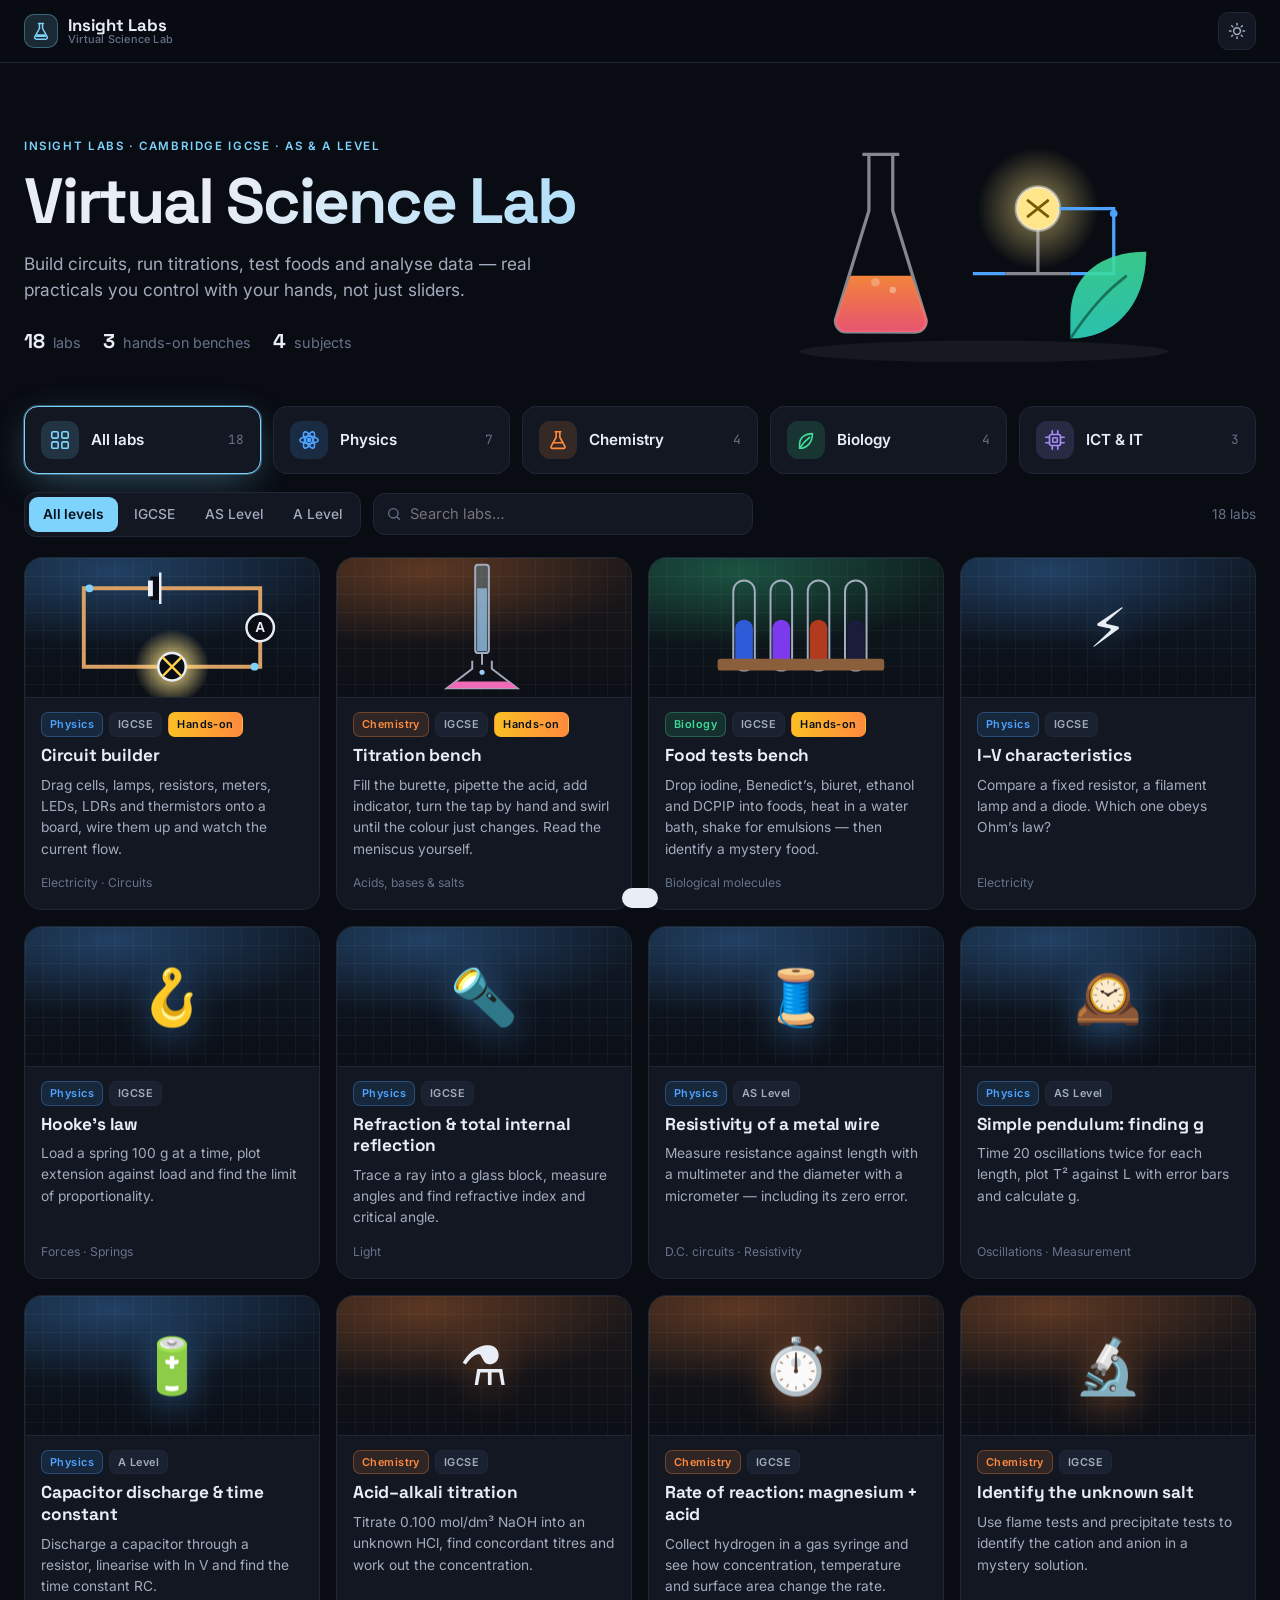
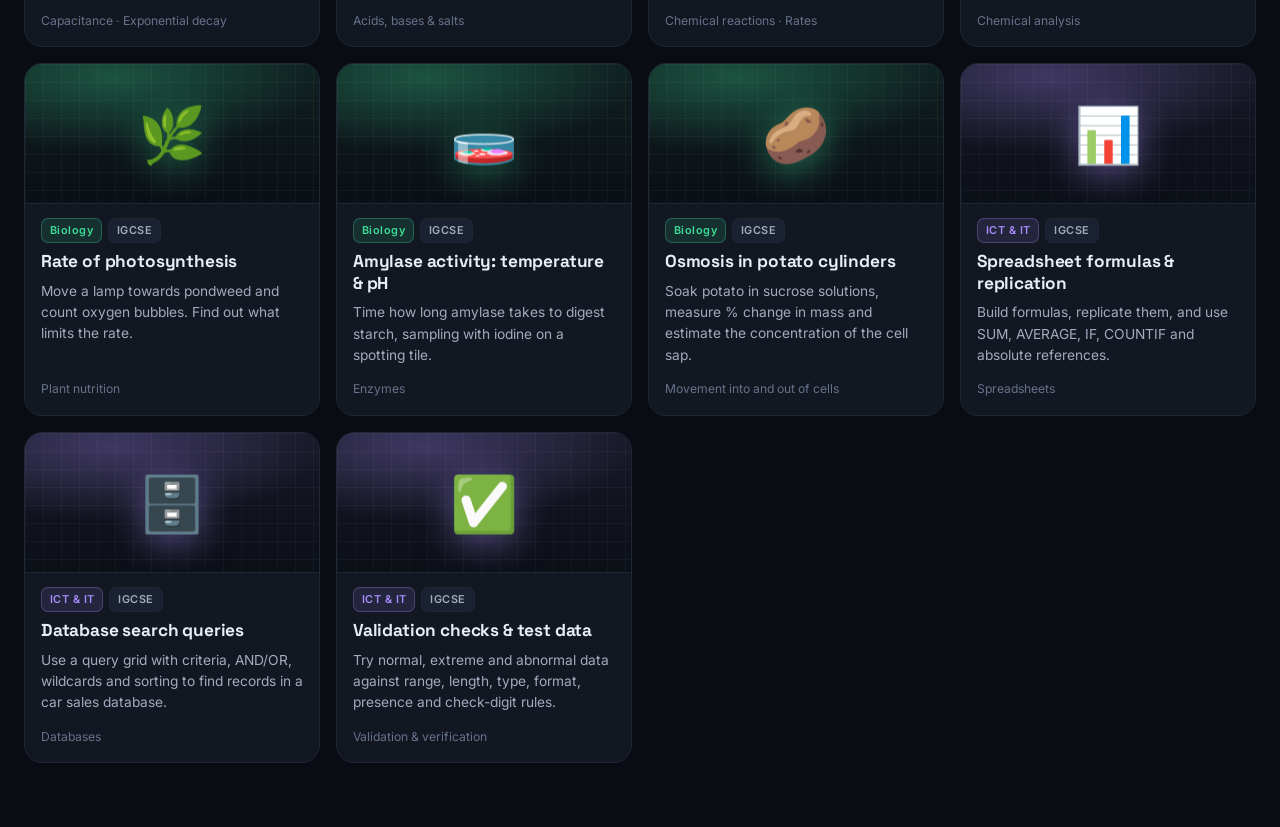
==== commit 73ff1563: "Make Insight Labs a virtual lab only Remove the KS3 Data Lab (Pyodide workspace, datasets, solutions" ====
--- a/virtual-lab/index.html
+++ b/virtual-lab/index.html
@@ -1,51 +1,10 @@
 <!DOCTYPE html>
-<html lang="en" data-mode="dark" data-subject="all">
-<!--
-  VIRTUAL SCIENCE LAB · Cambridge IGCSE, AS & A Level
-  core.js     router, hub, notebook (results table + graph), helpers
-  sims/*.js   experiments; each one calls Lab.register({...})
--->
+<html lang="en">
 <head>
 <meta charset="UTF-8">
-<meta name="viewport" content="width=device-width, initial-scale=1.0">
-<title>Virtual Science Lab — IGCSE, AS &amp; A Level</title>
-<meta name="description" content="Hands-on virtual practicals for Cambridge IGCSE, AS and A Level Physics, Chemistry, Biology and ICT: build circuits, run titrations, test foods, record results and plot graphs.">
-<link rel="icon" href="data:image/svg+xml,<svg xmlns='http://www.w3.org/2000/svg' viewBox='0 0 100 100'><text y='.9em' font-size='90'>🧪</text></svg>">
-<link rel="preconnect" href="https://fonts.googleapis.com">
-<link rel="preconnect" href="https://fonts.gstatic.com" crossorigin>
-<link href="https://fonts.googleapis.com/css2?family=Inter:wght@400;500;600;700&family=Space+Grotesk:wght@500;600;700&family=JetBrains+Mono:wght@500;600&display=swap" rel="stylesheet">
-<script>
-(function(){
-  try{ var m = localStorage.getItem('vlab-mode'); if (m === 'light' || m === 'dark') document.documentElement.setAttribute('data-mode', m); }catch(e){}
-})();
-</script>
-<link rel="stylesheet" href="lab.css">
+<title>Insight Labs</title>
+<meta http-equiv="refresh" content="0; url=../">
+<script>location.replace("../" + location.hash);</script>
 </head>
-<body class="on-hub">
-
-<header class="nav">
-  <a class="brand" href="#/">
-    <span class="logo" aria-hidden="true"><svg viewBox="0 0 32 32"><path d="M12 4h8M13.5 4v8L6 25.5A2.5 2.5 0 0 0 8.2 29h15.6a2.5 2.5 0 0 0 2.2-3.5L18.5 12V4" fill="none" stroke="currentColor" stroke-width="2.4" stroke-linecap="round" stroke-linejoin="round"/><path d="M9.5 21h13l2 4.5H7.5z" fill="currentColor"/></svg></span>
-    <span>Virtual Science Lab</span>
-  </a>
-  <button class="mode-btn" type="button" id="mode-btn" onclick="Lab.toggleMode()" aria-label="Switch light or dark mode" title="Light / dark">
-    <svg class="i-sun" viewBox="0 0 24 24" fill="none" stroke="currentColor" stroke-width="2" stroke-linecap="round"><circle cx="12" cy="12" r="4.5"/><path d="M12 2v2M12 20v2M4.9 4.9l1.4 1.4M17.7 17.7l1.4 1.4M2 12h2M20 12h2M4.9 19.1l1.4-1.4M17.7 6.3l1.4-1.4"/></svg>
-    <svg class="i-moon" viewBox="0 0 24 24" fill="none" stroke="currentColor" stroke-width="2" stroke-linecap="round" stroke-linejoin="round"><path d="M21 12.8A9 9 0 1 1 11.2 3a7 7 0 0 0 9.8 9.8z"/></svg>
-  </button>
-</header>
-
-<main class="wrap" id="app" role="main"></main>
-<div class="toast" id="toast" role="status" aria-live="polite"></div>
-
-<script src="core.js"></script>
-<script src="sims/circuit-builder.js"></script>
-<script src="sims/titration-bench.js"></script>
-<script src="sims/food-tests.js"></script>
-<script src="sims/physics.js"></script>
-<script src="sims/physics-advanced.js"></script>
-<script src="sims/chemistry.js"></script>
-<script src="sims/biology.js"></script>
-<script src="sims/ict.js"></script>
-<script>Lab.start();</script>
-</body>
+<body><p>The Virtual Lab has moved to the <a href="../">Insight Labs home page</a>.</p></body>
 </html>
